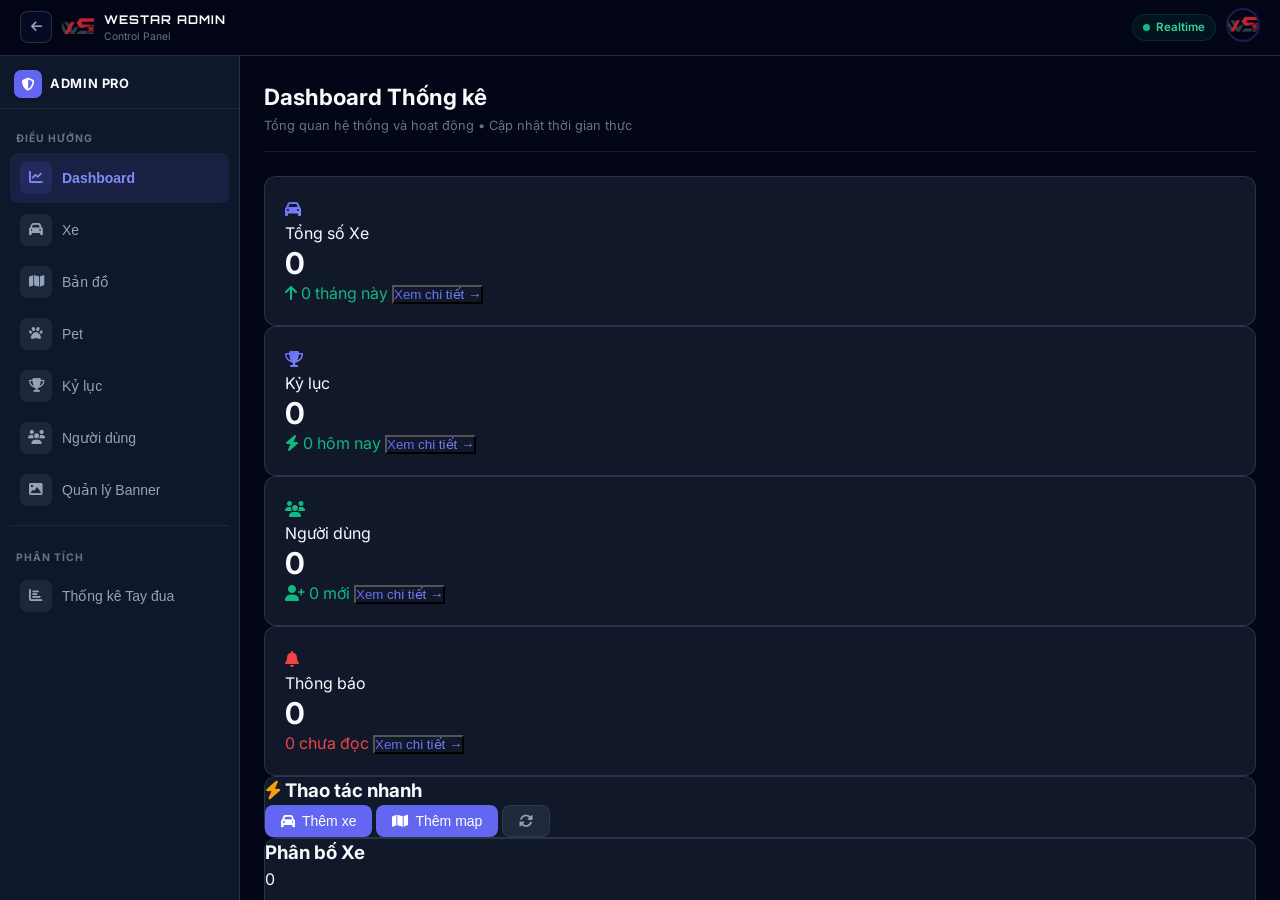
==== public/configdata.html @ f253e53d "Cập nhật tối ưu giao diện Video Modal mobile và cấu hình dự án" ====
<!DOCTYPE html>
<html lang="vi">

<head>
    <meta charset="UTF-8">
    <meta name="viewport" content="width=device-width, initial-scale=1.0">
    <title>Quản lý Dữ liệu | WeStar Dashboard Pro</title>
    <meta name="description" content="Quản lý dữ liệu tay đua và bản đồ - WeStar Team Admin">
    <link rel="icon" href="assets/images/logows.png" sizes="any">
    <link rel="icon" href="assets/images/logows.png" type="image/svg+xml">

    <!-- CSS Libraries -->
    <script src="https://cdn.tailwindcss.com"></script>
    <link rel="stylesheet" href="https://cdnjs.cloudflare.com/ajax/libs/font-awesome/6.4.0/css/all.min.css">
    <link
        href="https://fonts.googleapis.com/css2?family=Inter:wght@300;400;500;600;700&family=Space+Grotesk:wght@300;400;500;600;700&family=Orbitron:wght@400;700;800;900&family=Rajdhani:wght@400;500;600;700&display=swap"
        rel="stylesheet">
    <link rel="stylesheet" href="https://cdn.jsdelivr.net/npm/sweetalert2@11/dist/sweetalert2.min.css">
    <!-- Cropper.js -->
    <link rel="stylesheet" href="https://cdnjs.cloudflare.com/ajax/libs/cropperjs/1.5.13/cropper.min.css">
    <script src="https://cdnjs.cloudflare.com/ajax/libs/cropperjs/1.5.13/cropper.min.js"></script>
    <script src="https://cdn.jsdelivr.net/npm/chart.js"></script>
    <!-- Aurora Racing Shared CSS -->
    <link rel="stylesheet" href="assets/css/style.css">

    <style>
        /* ==================== WESTAR ADMIN — configdata.html ==================== */
        /* Soft, clean design matching index.html style */

        :root {
            --bg-base: #020617;
            --bg-surface: #0f172a;
            --bg-card: #1e293b;
            --bg-card-hover: #263348;
            --border-color: rgba(51, 65, 85, 0.7);
            --border-light: rgba(51, 65, 85, 0.4);
            --accent: #6366f1;
            --accent-hover: #818cf8;
            --accent-rgb: 99, 102, 241;
            --success: #10b981;
            --danger: #ef4444;
            --warning: #f59e0b;
            --info: #3b82f6;
            --text-primary: #f8fafc;
            --text-secondary: #94a3b8;
            --text-muted: #64748b;
            /* Legacy compat */
            --neon-cyan: #6366f1;
            --neon-blue: #6366f1;
            --neon-purple: #818cf8;
            --neon-red: #ef4444;
            --accent-cyan: #6366f1;
            --accent-blue: #6366f1;
            --accent-green: #10b981;
            --accent-gold: #f59e0b;
            --accent-purple: #6366f1;
            --dark-bg: #020617;
            --card-bg: rgba(30,41,59,0.6);
            --card-bg-hover: rgba(38,51,72,0.9);
            --glass-bg: rgba(255,255,255,0.03);
            --border-color-old: rgba(51,65,85,0.6);
            --speed-gradient: linear-gradient(135deg, #6366f1, #818cf8);
        }

        *, *::before, *::after { box-sizing: border-box; margin: 0; padding: 0; }

        html, body {
            height: 100%;
            overflow: hidden;
        }

        body {
            font-family: 'Inter', 'Space Grotesk', sans-serif;
            background-color: var(--bg-base);
            color: var(--text-primary);
            overflow-x: hidden;
            line-height: 1.5;
        }

        /* ── Scrollbar ── */
        ::-webkit-scrollbar { width: 5px; height: 5px; }
        ::-webkit-scrollbar-track { background: var(--bg-base); }
        ::-webkit-scrollbar-thumb { background: #334155; border-radius: 4px; }
        ::-webkit-scrollbar-thumb:hover { background: #475569; }

        /* ── App Shell Layout ── */
        #app {
            display: flex;
            flex-direction: column;
            height: 100vh;
            overflow: hidden;
        }

        .app-body {
            display: flex;
            flex: 1;
            overflow: hidden;
            height: calc(100vh - 56px);
            margin-top: 56px;
        }

        .app-main {
            flex: 1;
            overflow-y: auto;
            padding: 24px;
            min-width: 0;
        }

        @media (max-width: 1024px) {
            .app-main { padding: 16px; }
        }
        @media (max-width: 640px) {
            .app-main { padding: 12px; }
        }

        /* ── Header ── */
        .cd-header {
            position: fixed;
            top: 0; left: 0; right: 0;
            height: 56px;
            z-index: 200;
            background: rgba(2,6,23,0.92);
            border-bottom: 1px solid var(--border-color);
            backdrop-filter: blur(16px);
            -webkit-backdrop-filter: blur(16px);
            display: flex;
            align-items: center;
            justify-content: space-between;
            padding: 0 20px;
            gap: 12px;
        }

        .cd-header-left { display: flex; align-items: center; gap: 10px; min-width: 0; }
        .cd-header-right { display: flex; align-items: center; gap: 10px; flex-shrink: 0; }

        .cd-menu-btn {
            display: none;
            width: 34px; height: 34px;
            align-items: center; justify-content: center;
            border: none; background: transparent;
            color: var(--text-secondary);
            cursor: pointer;
            border-radius: 6px;
            transition: background 0.2s, color 0.2s;
        }
        .cd-menu-btn:hover { background: rgba(99,102,241,0.1); color: var(--text-primary); }
        @media (max-width: 1024px) { .cd-menu-btn { display: flex; } }

        .cd-back-btn {
            width: 32px; height: 32px;
            display: flex; align-items: center; justify-content: center;
            border: 1px solid var(--border-color);
            background: rgba(99,102,241,0.06);
            color: var(--text-secondary);
            border-radius: 8px;
            cursor: pointer;
            transition: all 0.2s;
            flex-shrink: 0;
        }
        .cd-back-btn:hover { background: rgba(99,102,241,0.15); color: var(--accent-hover); border-color: rgba(99,102,241,0.3); }

        .cd-logo { display: flex; align-items: center; gap: 10px; overflow: hidden; }
        .cd-logo-img {
            width: 32px; height: 32px;
            border-radius: 8px;
            object-fit: cover;
            flex-shrink: 0;
        }
        .cd-logo-text { min-width: 0; overflow: hidden; }
        .cd-logo-title {
            font-family: 'Orbitron', sans-serif;
            font-size: 0.75rem;
            font-weight: 700;
            color: var(--text-primary);
            letter-spacing: 0.08em;
            white-space: nowrap;
            overflow: hidden;
            text-overflow: ellipsis;
        }
        .cd-logo-sub {
            font-size: 0.65rem;
            color: var(--text-muted);
            white-space: nowrap;
        }

        .cd-realtime {
            display: flex; align-items: center; gap: 6px;
            padding: 4px 10px;
            background: rgba(16,185,129,0.08);
            border: 1px solid rgba(16,185,129,0.15);
            border-radius: 20px;
            font-size: 0.72rem;
            font-weight: 600;
            color: #34d399;
        }
        .cd-realtime-dot {
            width: 7px; height: 7px;
            background: #10b981;
            border-radius: 50%;
            animation: rtPulse 2s ease-in-out infinite;
        }
        @keyframes rtPulse {
            0%, 100% { opacity: 1; transform: scale(1); }
            50% { opacity: 0.6; transform: scale(0.85); }
        }
        @media (max-width: 640px) { .cd-realtime { display: none; } }

        /* Avatar dropdown */
        .cd-avatar {
            width: 34px; height: 34px;
            border-radius: 50%;
            object-fit: cover;
            cursor: pointer;
            border: 2px solid rgba(99,102,241,0.25);
            transition: border-color 0.2s;
        }
        .cd-avatar:hover { border-color: var(--accent); }
        .cd-user-menu {
            position: absolute;
            right: 0; top: calc(100% + 8px);
            width: 220px;
            background: #0f172a;
            border: 1px solid var(--border-color);
            border-radius: 10px;
            box-shadow: 0 12px 32px rgba(0,0,0,0.6);
            overflow: hidden;
            z-index: 300;
        }
        .cd-user-menu-header {
            padding: 14px 16px;
            border-bottom: 1px solid var(--border-color);
        }
        .cd-user-menu-name { font-weight: 600; font-size: 0.875rem; color: var(--text-primary); }
        .cd-user-menu-email { font-size: 0.75rem; color: var(--text-secondary); margin-top: 2px; white-space: nowrap; overflow: hidden; text-overflow: ellipsis; }
        .cd-user-menu-btn {
            width: 100%;
            display: flex; align-items: center; gap: 8px;
            padding: 10px 16px;
            background: none; border: none;
            color: #f87171; font-size: 0.875rem;
            cursor: pointer;
            transition: background 0.15s;
            text-align: left;
        }
        .cd-user-menu-btn:hover { background: rgba(239,68,68,0.08); }

        /* ── Sidebar ── */
        .cd-sidebar {
            width: 240px;
            min-width: 240px;
            background: var(--bg-surface);
            border-right: 1px solid var(--border-color);
            height: 100%;
            display: flex;
            flex-direction: column;
            overflow: hidden;
            flex-shrink: 0;
            transition: transform 0.3s cubic-bezier(0.4,0,0.2,1);
        }

        .cd-sidebar-scroll {
            flex: 1;
            overflow-y: auto;
            padding: 8px 10px 16px;
        }
        .cd-sidebar-scroll::-webkit-scrollbar { width: 3px; }
        .cd-sidebar-scroll::-webkit-scrollbar-track { background: transparent; }
        .cd-sidebar-scroll::-webkit-scrollbar-thumb { background: rgba(99,102,241,0.2); border-radius: 2px; }

        /* Sidebar header */
        .cd-sidebar-head {
            display: flex; align-items: center; justify-content: space-between;
            padding: 14px 14px 10px;
            border-bottom: 1px solid var(--border-light);
            flex-shrink: 0;
        }
        .cd-sidebar-brand {
            display: flex; align-items: center; gap: 8px;
        }
        .cd-sidebar-icon {
            width: 28px; height: 28px;
            background: var(--accent);
            border-radius: 7px;
            display: flex; align-items: center; justify-content: center;
            font-size: 13px; color: white;
            flex-shrink: 0;
        }
        .cd-sidebar-brandname {
            font-size: 0.8rem;
            font-weight: 700;
            color: var(--text-primary);
            letter-spacing: 0.05em;
        }
        .cd-sidebar-close {
            width: 28px; height: 28px;
            display: none; align-items: center; justify-content: center;
            border: 1px solid var(--border-color);
            background: transparent;
            color: var(--text-secondary);
            border-radius: 6px;
            cursor: pointer;
            font-size: 12px;
            transition: all 0.2s;
        }
        .cd-sidebar-close:hover { background: rgba(239,68,68,0.1); color: #f87171; border-color: rgba(239,68,68,0.3); }
        @media (max-width: 1024px) { .cd-sidebar-close { display: flex; } }

        /* Section label */
        .cd-sidebar-label {
            font-size: 0.65rem;
            font-weight: 700;
            letter-spacing: 0.1em;
            text-transform: uppercase;
            color: var(--text-muted);
            padding: 14px 6px 6px;
        }

        /* Nav link */
        .cd-nav-link {
            display: flex;
            align-items: center;
            gap: 10px;
            padding: 9px 10px;
            margin-bottom: 2px;
            border-radius: 8px;
            border: none;
            background: transparent;
            color: var(--text-secondary);
            font-size: 0.875rem;
            font-weight: 500;
            cursor: pointer;
            transition: all 0.15s;
            width: 100%;
            text-align: left;
        }
        .cd-nav-link:hover {
            background: rgba(99,102,241,0.08);
            color: var(--text-primary);
        }
        .cd-nav-link.active {
            background: rgba(99,102,241,0.12);
            color: var(--accent-hover);
            font-weight: 600;
        }
        .cd-nav-icon {
            width: 32px; height: 32px; min-width: 32px;
            display: flex; align-items: center; justify-content: center;
            border-radius: 7px;
            background: rgba(51,65,85,0.4);
            font-size: 0.85rem;
            transition: all 0.15s;
        }
        .cd-nav-link:hover .cd-nav-icon,
        .cd-nav-link.active .cd-nav-icon {
            background: rgba(99,102,241,0.15);
            color: var(--accent-hover);
        }

        .cd-sidebar-divider {
            height: 1px;
            background: var(--border-light);
            margin: 10px 0;
        }

        /* Mobile overlay */
        .cd-overlay {
            position: fixed;
            inset: 56px 0 0 0;
            background: rgba(2,6,23,0.7);
            backdrop-filter: blur(4px);
            z-index: 190;
            opacity: 0;
            pointer-events: none;
            transition: opacity 0.3s;
        }
        .cd-overlay.active { opacity: 1; pointer-events: auto; }

        /* Mobile sidebar */
        @media (max-width: 1024px) {
            .cd-sidebar {
                position: fixed;
                top: 56px; left: 0; bottom: 0;
                z-index: 195;
                transform: translateX(-100%);
                box-shadow: 4px 0 20px rgba(0,0,0,0.5);
            }
            .cd-sidebar.open {
                transform: translateX(0);
            }
        }

        /* ── Page Header ── */
        .page-header {
            display: flex;
            align-items: center;
            justify-content: space-between;
            flex-wrap: wrap;
            gap: 12px;
            margin-bottom: 24px;
            padding-bottom: 16px;
            border-bottom: 1px solid var(--border-light);
        }
        .page-header-left h2 {
            font-size: 1.4rem;
            font-weight: 700;
            color: var(--text-primary);
            margin-bottom: 2px;
        }
        .page-header-left p {
            font-size: 0.8rem;
            color: var(--text-muted);
        }
        .page-header-actions {
            display: flex; gap: 8px; align-items: center; flex-wrap: wrap;
        }
        @media (max-width: 640px) {
            .page-header { flex-direction: column; align-items: flex-start; }
            .page-header-actions { width: 100%; }
            .page-header-actions button { flex: 1; justify-content: center; min-width: max-content; }
        }

        /* ── Content area ── */
        .content-area { width: 100%; max-width: 100%; }

        .tab-pane {
            display: block;
            animation: tabFade 0.25s ease-out;
        }
        @keyframes tabFade {
            from { opacity: 0; transform: translateY(6px); }
            to { opacity: 1; transform: translateY(0); }
        }

        .hidden { display: none !important; }

        /* ── Cards ── */
        .data-card {
            background: rgba(30,41,59,0.55);
            border: 1px solid var(--border-color);
            border-radius: 12px;
            transition: border-color 0.2s, box-shadow 0.2s;
            backdrop-filter: blur(12px);
            -webkit-backdrop-filter: blur(12px);
        }
        .data-card:hover {
            border-color: rgba(99,102,241,0.3);
            box-shadow: 0 4px 16px rgba(0,0,0,0.25);
        }

        .stat-card {
            background: rgba(30,41,59,0.55);
            border: 1px solid var(--border-color);
            border-radius: 12px;
            padding: 20px;
            backdrop-filter: blur(12px);
            transition: all 0.2s;
        }
        .stat-card:hover {
            transform: translateY(-2px);
            border-color: rgba(99,102,241,0.3);
            box-shadow: 0 8px 24px rgba(0,0,0,0.2);
        }
        .stat-value {
            font-size: 1.875rem;
            font-weight: 700;
            color: var(--text-primary);
            line-height: 1.2;
        }

        /* ── Buttons ── */
        .btn-primary {
            display: inline-flex; align-items: center; gap: 7px;
            padding: 8px 16px;
            background: var(--accent);
            color: white;
            border: none;
            border-radius: 8px;
            font-size: 0.875rem;
            font-weight: 500;
            cursor: pointer;
            transition: all 0.2s;
            white-space: nowrap;
        }
        .btn-primary:hover { background: var(--accent-hover); box-shadow: 0 4px 12px rgba(99,102,241,0.35); }

        .btn-secondary {
            display: inline-flex; align-items: center; gap: 7px;
            padding: 8px 16px;
            background: var(--bg-card);
            color: var(--text-secondary);
            border: 1px solid var(--border-color);
            border-radius: 8px;
            font-size: 0.875rem;
            font-weight: 500;
            cursor: pointer;
            transition: all 0.2s;
            white-space: nowrap;
        }
        .btn-secondary:hover { background: var(--bg-card-hover); color: var(--text-primary); border-color: #475569; }

        .btn-danger {
            display: inline-flex; align-items: center; gap: 7px;
            padding: 8px 16px;
            background: rgba(239,68,68,0.1);
            color: #f87171;
            border: 1px solid rgba(239,68,68,0.25);
            border-radius: 8px;
            font-size: 0.875rem;
            font-weight: 500;
            cursor: pointer;
            transition: all 0.2s;
            white-space: nowrap;
        }
        .btn-danger:hover { background: rgba(239,68,68,0.2); border-color: rgba(239,68,68,0.5); color: #fca5a5; }

        .btn-warning {
            display: inline-flex; align-items: center; gap: 7px;
            padding: 8px 16px;
            background: rgba(245,158,11,0.1);
            color: #fbbf24;
            border: 1px solid rgba(245,158,11,0.25);
            border-radius: 8px;
            font-size: 0.875rem;
            font-weight: 500;
            cursor: pointer;
            transition: all 0.2s;
            white-space: nowrap;
        }
        .btn-warning:hover { background: rgba(245,158,11,0.2); border-color: rgba(245,158,11,0.5); color: #fcd34d; }

        .btn-edit {
            display: inline-flex; align-items: center; gap: 6px;
            padding: 6px 12px;
            background: rgba(99,102,241,0.1);
            color: #a5b4fc;
            border: 1px solid rgba(99,102,241,0.25);
            border-radius: 7px;
            font-size: 0.8rem;
            cursor: pointer;
            transition: all 0.2s;
        }
        .btn-edit:hover { background: rgba(99,102,241,0.2); border-color: rgba(99,102,241,0.4); }

        .btn-delete {
            display: inline-flex; align-items: center; gap: 6px;
            padding: 6px 12px;
            background: rgba(239,68,68,0.1);
            color: #f87171;
            border: 1px solid rgba(239,68,68,0.25);
            border-radius: 7px;
            font-size: 0.8rem;
            cursor: pointer;
            transition: all 0.2s;
        }
        .btn-delete:hover { background: rgba(239,68,68,0.2); border-color: rgba(239,68,68,0.45); }

        /* ── Inputs ── */
        .field-input {
            width: 100%;
            padding: 9px 12px;
            background: rgba(15,23,42,0.8);
            border: 1px solid var(--border-color);
            border-radius: 8px;
            color: var(--text-primary);
            font-size: 0.875rem;
            font-family: inherit;
            transition: border-color 0.2s, box-shadow 0.2s;
        }
        .field-input:focus {
            outline: none;
            border-color: var(--accent);
            box-shadow: 0 0 0 2px rgba(99,102,241,0.18);
        }
        .field-input::placeholder { color: var(--text-muted); }
        .field-input.small { padding: 6px 10px; font-size: 0.8rem; }

        .field-label {
            display: block;
            font-size: 0.8rem;
            font-weight: 500;
            color: var(--text-secondary);
            margin-bottom: 5px;
        }
        .field-group { margin-bottom: 14px; }

        /* ── Tables ── */
        .data-table {
            background: rgba(15,23,42,0.5);
            border: 1px solid var(--border-color);
            border-radius: 10px;
            overflow: hidden;
        }
        .data-table table { width: 100%; border-collapse: collapse; }
        .data-table thead {
            background: rgba(30,41,59,0.8);
            border-bottom: 1px solid var(--border-color);
        }
        .data-table th {
            padding: 12px 16px;
            text-align: left;
            font-size: 0.75rem;
            font-weight: 600;
            text-transform: uppercase;
            letter-spacing: 0.06em;
            color: var(--text-muted);
            white-space: nowrap;
        }
        .data-table td {
            padding: 12px 16px;
            color: var(--text-primary);
            font-size: 0.875rem;
            border-top: 1px solid var(--border-light);
            vertical-align: middle;
        }
        .data-table tbody tr:hover { background: rgba(99,102,241,0.05); }

        .table-responsive-wrapper {
            overflow-x: auto;
            -webkit-overflow-scrolling: touch;
        }
        .table-responsive-wrapper::-webkit-scrollbar { height: 6px; }
        .table-responsive-wrapper::-webkit-scrollbar-track { background: rgba(15,23,42,0.4); border-radius: 3px; }
        .table-responsive-wrapper::-webkit-scrollbar-thumb { background: #334155; border-radius: 3px; }

        /* ── Avatar ── */
        .user-avatar-img {
            width: 36px; height: 36px;
            border-radius: 50%;
            object-fit: cover;
            border: 2px solid rgba(99,102,241,0.2);
            cursor: pointer;
            transition: all 0.3s;
        }
        .user-avatar-img:hover {
            transform: scale(1.7) rotate(3deg);
            z-index: 100;
            position: relative;
            border-color: var(--accent);
        }
        .user-avatar-placeholder {
            width: 36px; height: 36px;
            border-radius: 50%;
            background: linear-gradient(135deg, #6366f1, #818cf8);
            display: flex; align-items: center; justify-content: center;
            font-weight: 700; color: white; font-size: 14px;
            cursor: pointer;
        }
        .user-name-container, .user-nickname-container { min-width: 140px; }

        /* ── Thumbnails (Cars, Pets, Maps) ── */
        .map-image-cell {
            display: flex;
            align-items: center;
            gap: 12px;
        }
        .map-thumbnail {
            width: 80px; /* Reduced from original size */
            height: 48px;
            object-fit: contain;
            border-radius: 6px;
            background: rgba(15,23,42,0.4);
            border: 1px solid var(--border-light);
            cursor: pointer;
            transition: transform 0.2s, box-shadow 0.2s;
            flex-shrink: 0;
        }
        .map-thumbnail:hover {
            transform: scale(1.15) rotate(-2deg);
            box-shadow: 0 4px 12px rgba(0,0,0,0.5);
            border-color: var(--accent);
            z-index: 10;
            position: relative;
        }
        .map-name-with-image {
            font-weight: 600;
            color: var(--text-primary);
            font-size: 0.9rem;
        }

        /* ── Skeleton ── */
        .skeleton {
            background: linear-gradient(90deg, rgba(30,41,59,0.8) 25%, rgba(51,65,85,0.6) 50%, rgba(30,41,59,0.8) 75%);
            background-size: 200% 100%;
            animation: skeletonAnim 1.5s infinite;
            border-radius: 6px;
        }
        @keyframes skeletonAnim {
            0% { background-position: 200% 0; }
            100% { background-position: -200% 0; }
        }
        .skeleton-loading { background: linear-gradient(90deg, rgba(30,41,59,0.8) 25%, rgba(51,65,85,0.6) 50%, rgba(30,41,59,0.8) 75%); background-size: 200% 100%; animation: skeletonAnim 1.5s infinite; }
        .skeleton-card { height: 100px; border-radius: 10px; margin-bottom: 12px; }
        .skeleton-row { height: 52px; margin-bottom: 6px; border-radius: 6px; }
        .skeleton-text { height: 16px; margin-bottom: 6px; }
        .skeleton-text-sm { height: 12px; width: 60%; }
        .skeleton-avatar { width: 36px; height: 36px; border-radius: 50%; }
        .skeleton-table { display: flex; flex-direction: column; gap: 6px; padding: 12px; }

        /* ── Bulk actions ── */
        .bulk-actions {
            display: none; align-items: center; gap: 10px;
            padding: 10px 16px;
            background: rgba(239,68,68,0.07);
            border: 1px solid rgba(239,68,68,0.2);
            border-radius: 8px;
            margin-bottom: 14px;
        }
        .bulk-actions.show { display: flex; }
        .bulk-checkbox { width: 18px; height: 18px; accent-color: var(--accent); cursor: pointer; }
        .bulk-count { color: var(--accent-hover); font-weight: 700; }
        .bulk-delete-btn {
            display: flex; align-items: center; gap: 6px;
            padding: 6px 14px;
            background: #ef4444; color: white;
            border: none; border-radius: 6px;
            font-weight: 600; font-size: 0.85rem; cursor: pointer;
            transition: all 0.2s;
        }
        .bulk-delete-btn:hover { background: #dc2626; }
        .bulk-cancel-btn {
            padding: 6px 14px;
            background: transparent; color: var(--text-secondary);
            border: 1px solid var(--border-color);
            border-radius: 6px; cursor: pointer; font-size: 0.85rem;
            transition: all 0.2s;
        }
        .bulk-cancel-btn:hover { background: rgba(255,255,255,0.05); color: var(--text-primary); }

        /* ── Undo Toast ── */
        .undo-toast {
            position: fixed;
            bottom: 28px; left: 50%;
            transform: translateX(-50%) translateY(80px);
            background: #1e293b;
            border: 1px solid var(--border-color);
            border-radius: 10px;
            padding: 12px 20px;
            display: flex; align-items: center; gap: 14px;
            z-index: 9999;
            box-shadow: 0 8px 32px rgba(0,0,0,0.5);
            opacity: 0;
            transition: all 0.3s ease;
            min-width: 280px;
        }
        .undo-toast.show { transform: translateX(-50%) translateY(0); opacity: 1; }
        .undo-toast-text { color: var(--text-primary); font-size: 0.875rem; font-weight: 500; flex: 1; }
        .undo-toast-btn {
            padding: 6px 14px;
            background: var(--accent); color: white;
            font-weight: 600; border-radius: 6px; border: none;
            cursor: pointer; font-size: 0.8rem; transition: all 0.2s; white-space: nowrap;
        }
        .undo-toast-btn:hover { background: var(--accent-hover); }
        .undo-toast-timer { position: absolute; bottom: 0; left: 0; width: 100%; height: 2px; background: rgba(255,255,255,0.08); border-radius: 0 0 10px 10px; overflow: hidden; }
        .undo-toast-timer-bar { height: 100%; background: var(--accent); animation: timerDown 5s linear forwards; }
        @keyframes timerDown { from { width: 100%; } to { width: 0%; } }

        /* ── Pagination ── */
        .pagination {
            display: flex; align-items: center; justify-content: center;
            gap: 6px; padding: 16px 0 8px;
            flex-wrap: wrap;
        }
        .page-button {
            min-width: 32px; height: 32px;
            display: flex; align-items: center; justify-content: center;
            border: 1px solid var(--border-color);
            background: transparent;
            color: var(--text-secondary);
            border-radius: 6px; cursor: pointer;
            font-size: 0.875rem; font-weight: 500;
            transition: all 0.2s;
        }
        .page-button:hover { background: rgba(99,102,241,0.1); color: var(--accent-hover); border-color: rgba(99,102,241,0.3); }
        .page-button.active { background: var(--accent); color: white; border-color: var(--accent); font-weight: 700; box-shadow: 0 0 10px rgba(99,102,241,0.4); }
        .page-button:disabled, .page-button.disabled { opacity: 0.4; cursor: not-allowed; }

        /* ── Status indicator ── */
        .status-message {
            position: fixed; top: 70px; right: 16px;
            padding: 10px 16px;
            border-radius: 8px;
            background: var(--bg-card);
            border: 1px solid var(--border-color);
            color: var(--text-primary);
            font-size: 0.875rem;
            z-index: 9000;
            box-shadow: 0 4px 16px rgba(0,0,0,0.3);
        }

        /* ── Top rank ── */
        .top-1 { background: linear-gradient(90deg, rgba(255,215,0,0.08), transparent); border-left: 3px solid #fbbf24; }
        .top-2 { background: linear-gradient(90deg, rgba(203,213,225,0.08), transparent); border-left: 3px solid #94a3b8; }
        .top-3 { background: linear-gradient(90deg, rgba(205,127,50,0.08), transparent); border-left: 3px solid #d97706; }
        .top-rank { font-weight: 700; font-size: 1.1em; }
        .top-rank-1 { color: #fbbf24; }
        .top-rank-2 { color: #94a3b8; }
        .top-rank-3 { color: #d97706; }

        /* ── Text accent ── */
        .text-accent {
            background: linear-gradient(135deg, #6366f1, #818cf8);
            -webkit-background-clip: text;
            -webkit-text-fill-color: transparent;
            background-clip: text;
        }
        .text-success { color: var(--success); }
        .text-danger { color: var(--danger); }
        .text-warning { color: var(--warning); }

        /* ── Racer styles ── */
        .racer-card {
            transition: all 0.2s ease;
            cursor: pointer;
            border: 1px solid transparent;
        }
        .racer-card:hover {
            background: rgba(99,102,241,0.08) !important;
            border-color: rgba(99,102,241,0.2);
        }
        .racer-card.active {
            background: rgba(99,102,241,0.12) !important;
            border-color: rgba(99,102,241,0.35);
        }
        .racer-rank-badge {
            position: absolute; top: -4px; right: -4px;
            width: 20px; height: 20px; border-radius: 50%;
            display: flex; align-items: center; justify-content: center;
            font-size: 9px; font-weight: 700; color: white;
        }
        .racer-rank-1 { background: linear-gradient(135deg, #fbbf24, #d97706); }
        .racer-rank-2 { background: linear-gradient(135deg, #94a3b8, #64748b); }
        .racer-rank-3 { background: linear-gradient(135deg, #d97706, #92400e); }
        .racer-header-gradient {
            background: linear-gradient(135deg, rgba(99,102,241,0.15), rgba(129,140,248,0.08));
        }
        .custom-scrollbar::-webkit-scrollbar { width: 5px; }
        .custom-scrollbar::-webkit-scrollbar-track { background: rgba(30,41,59,0.3); border-radius: 3px; }
        .custom-scrollbar::-webkit-scrollbar-thumb { background: rgba(99,102,241,0.25); border-radius: 3px; }

        /* ── Empty state ── */
        .empty-state {
            display: flex; flex-direction: column;
            align-items: center; justify-content: center;
            padding: 60px 20px; text-align: center;
            background: rgba(15,23,42,0.4);
            border-radius: 12px;
            border: 1px dashed var(--border-color);
        }
        .empty-state-icon { font-size: 2.5rem; color: var(--text-muted); margin-bottom: 16px; opacity: 0.6; }
        .empty-state-title { font-size: 1.1rem; font-weight: 700; color: var(--text-primary); margin-bottom: 6px; }
        .empty-state-description { font-size: 0.85rem; color: var(--text-secondary); max-width: 340px; margin-bottom: 20px; line-height: 1.6; }
        .empty-state-btn {
            display: flex; align-items: center; gap: 7px;
            padding: 9px 20px;
            background: var(--accent); color: white;
            font-weight: 600; border-radius: 8px; border: none;
            cursor: pointer; transition: all 0.2s;
        }
        .empty-state-btn:hover { background: var(--accent-hover); }

        /* ── Mobile toggle btn (legacy) ── */
        .mobile-toggle-btn { display: none; }
        @media (max-width: 1024px) {
            .mobile-toggle-btn {
                display: flex; width: 32px; height: 32px;
                align-items: center; justify-content: center;
                border: none; background: transparent;
                color: var(--text-secondary); cursor: pointer;
                border-radius: 6px;
            }
        }

        /* ── Sidebar legacy compat (for JS that uses tab-container) ── */
        .tab-container { /* mapped to cd-sidebar */ }
        .tab-button.active { /* legacy */ }

        /* ── Notification badge (header) ── */
        .notification-badge {
            position: absolute; top: -4px; right: -4px;
            background: #ef4444; color: white;
            font-size: 10px; min-width: 17px; height: 17px;
            border-radius: 9px; display: flex;
            align-items: center; justify-content: center;
            padding: 0 4px; font-weight: 700;
        }

        /* ── Loading ── */
        .loading-spinner {
            width: 36px; height: 36px;
            border: 3px solid rgba(99,102,241,0.2);
            border-top-color: var(--accent);
            border-radius: 50%;
            animation: spin 0.8s linear infinite;
        }
        @keyframes spin { to { transform: rotate(360deg); } }
        .loading-progress {
            height: 100%;
            background: linear-gradient(90deg, var(--accent), var(--accent-hover));
            background-size: 200% 100%;
            animation: progressAnim 1.5s ease infinite;
            border-radius: 2px;
        }
        @keyframes progressAnim {
            0% { background-position: 200% 0; }
            100% { background-position: -200% 0; }
        }
        .loading-pulse { animation: pulse 1.5s infinite; }
        @keyframes pulse { 0%, 100% { opacity: 0.6; } 50% { opacity: 1; } }

        /* ── Shimmer ── */
        @keyframes shimmer {
            0% { transform: translateX(-50%); }
            100% { transform: translateX(50%); }
        }
        .racer-header-gradient::before {
            content: '';
            position: absolute; top: 0; left: -100%; width: 200%; height: 100%;
            background: linear-gradient(90deg, transparent, rgba(255,255,255,0.03), transparent);
            animation: shimmer 4s infinite;
        }

        /* ── Layout: Main ── */
        .main-layout { display: none; }
        .content-area {
            animation: tabFade 0.25s ease-out;
        }
        @keyframes slideInContent {
            from { opacity: 0; transform: translateX(8px); }
            to { opacity: 1; transform: translateX(0); }
        }

        /* ── Responsive table ── */
        @media (max-width: 768px) {
            .data-table th, .data-table td { padding: 10px 12px; font-size: 0.8rem; }
            .page-header-actions button, .page-header-actions .btn-primary,
            .page-header-actions .btn-secondary, .page-header-actions .btn-danger { flex: 1; min-width: max-content; }
            #modal-form .grid { grid-template-columns: 1fr !important; }
            .stat-value { font-size: 1.5rem; }
        }
        @media (max-width: 480px) {
            .stat-value { font-size: 1.25rem; }
            .btn-primary, .btn-secondary, .btn-danger, .btn-warning { padding: 7px 12px; font-size: 0.8rem; }
        }
    </style>
</head>
<body>
    <!-- Loading screen -->
    <div id="loading-screen" style="position:fixed;inset:0;background:#020617;display:flex;flex-direction:column;align-items:center;justify-content:center;z-index:9999;">
        <div class="loading-spinner"></div>
        <p style="margin-top:20px;font-size:0.95rem;color:#818cf8;font-weight:600;">Đang kiểm tra quyền truy cập...</p>
        <div style="margin-top:12px;width:200px;height:3px;background:rgba(99,102,241,0.15);border-radius:2px;overflow:hidden;">
            <div class="loading-progress"></div>
        </div>
    </div>

    <!-- Status message container -->
    <div id="status-message" class="status-message hidden"></div>

    <!-- Undo Toast -->
    <div id="undo-toast" class="undo-toast">
        <i class="fas fa-trash-alt text-danger"></i>
        <span class="undo-toast-text" id="undo-toast-text">Đã xóa 1 mục</span>
        <button class="undo-toast-btn" onclick="undoDelete()">
            <i class="fas fa-undo mr-1"></i>Hoàn tác
        </button>
        <div class="undo-toast-timer">
            <div class="undo-toast-timer-bar" id="undo-timer-bar"></div>
        </div>
    </div>

    <!-- Main app -->
    <div id="app" class="hidden">
        <!-- Header -->
        <header class="cd-header">
            <!-- Left side -->
            <div class="cd-header-left">
                <!-- Hamburger (mobile) -->
                <button class="cd-menu-btn" id="mobile-sidebar-toggle" onclick="toggleSidebar()" aria-label="Menu">
                    <i class="fas fa-bars"></i>
                </button>

                <!-- Back button -->
                <button class="cd-back-btn" onclick="window.location.href='./index.html'" title="Về trang chủ">
                    <i class="fas fa-arrow-left" style="font-size:0.8rem;"></i>
                </button>

                <!-- Logo + Title -->
                <div class="cd-logo">
                    <img src="assets/images/logows.png" alt="WeStar" class="cd-logo-img">
                    <div class="cd-logo-text">
                        <div class="cd-logo-title">WESTAR ADMIN</div>
                        <div class="cd-logo-sub">Control Panel</div>
                    </div>
                </div>
            </div>

            <!-- Right side -->
            <div class="cd-header-right">
                <!-- Realtime status -->
                <div class="cd-realtime">
                    <div class="cd-realtime-dot"></div>
                    <span id="realtime-status">Realtime</span>
                </div>

                <!-- Avatar + dropdown -->
                <div style="position:relative;">
                    <img id="user-avatar" src="assets/images/logows.png" alt="Avatar"
                        class="cd-avatar"
                        onclick="document.getElementById('user-menu').classList.toggle('hidden')">
                    <div id="user-menu" class="cd-user-menu hidden">
                        <div class="cd-user-menu-header">
                            <div class="cd-user-menu-name" id="user-name">Loading...</div>
                            <div class="cd-user-menu-email" id="user-email">Loading...</div>
                        </div>
                        <button onclick="logout()" class="cd-user-menu-btn">
                            <i class="fas fa-sign-out-alt"></i> Đăng xuất
                        </button>
                    </div>
                </div>
            </div>
        </header>

        <!-- App Body: sidebar + content -->
        <div class="app-body">
            <!-- Mobile overlay -->
            <div id="sidebar-overlay" class="cd-overlay" onclick="toggleSidebar()"></div>

            <!-- Sidebar nav -->
            <nav class="cd-sidebar" id="sidebar">
                <div class="cd-sidebar-head">
                    <div class="cd-sidebar-brand">
                        <div class="cd-sidebar-icon"><i class="fas fa-shield-alt"></i></div>
                        <span class="cd-sidebar-brandname">ADMIN PRO</span>
                    </div>
                    <button class="cd-sidebar-close" onclick="toggleSidebar()">&#10005;</button>
                </div>
                <div class="cd-sidebar-scroll">
                    <div class="cd-sidebar-label">ĐIỀU HƯỚNG</div>
                    <button onclick="switchTab('dashboard')" class="cd-nav-link active" id="nav-dashboard">
                        <div class="cd-nav-icon"><i class="fas fa-chart-line"></i></div>Dashboard
                    </button>
                    <button onclick="switchTab('cars')" class="cd-nav-link" id="nav-cars">
                        <div class="cd-nav-icon"><i class="fas fa-car"></i></div>Xe
                    </button>
                    <button onclick="switchTab('maps')" class="cd-nav-link" id="nav-maps">
                        <div class="cd-nav-icon"><i class="fas fa-map"></i></div>Bản đồ
                    </button>
                    <button onclick="switchTab('pets')" class="cd-nav-link" id="nav-pets">
                        <div class="cd-nav-icon"><i class="fas fa-paw"></i></div>Pet
                    </button>
                    <button onclick="switchTab('records')" class="cd-nav-link" id="nav-records">
                        <div class="cd-nav-icon"><i class="fas fa-trophy"></i></div>Kỷ lục
                    </button>
                    <button onclick="switchTab('users')" class="cd-nav-link" id="nav-users">
                        <div class="cd-nav-icon"><i class="fas fa-users"></i></div>Người dùng
                    </button>
                    <button onclick="switchTab('banners')" class="cd-nav-link" id="nav-banners">
                        <div class="cd-nav-icon"><i class="fas fa-image"></i></div>Quản lý Banner
                    </button>
                    <div class="cd-sidebar-divider"></div>
                    <div class="cd-sidebar-label">PHÂN TÍCH</div>
                    <button onclick="switchTab('racer-stats')" class="cd-nav-link" id="nav-racer-stats">
                        <div class="cd-nav-icon"><i class="fas fa-chart-bar"></i></div>Thống kê Tay đua
                    </button>
                </div>
            </nav>

            <!-- Main scrollable content -->
            <main class="app-main">
                <div class="content-area">
                    <!-- Dashboard Tab - Enhanced -->
                    <div id="dashboard-tab" class="tab-pane">
                        <div class="page-header">
                            <div class="page-header-left">
                                <h2>Dashboard Thống kê</h2>
                                <p>Tổng quan hệ thống và hoạt động • Cập nhật thời gian thực</p>
                            </div>
                        </div>

                        <!-- Stats Grid - Improved -->
                        <div class="grid grid-cols-1 md:grid-cols-2 lg:grid-cols-4 gap-6 mb-8">
                            <!-- Total Cars -->
                            <div class="stat-card">
                                <div class="flex items-center mb-4">
                                    <div
                                        class="w-12 h-12 rounded-lg bg-cyan-500/10 flex items-center justify-center mr-3">
                                        <i class="fas fa-car text-accent text-xl"></i>
                                    </div>
                                    <div class="flex-1">
                                        <p class="text-sm text-slate-400">Tổng số Xe</p>
                                        <div class="stat-value" id="total-cars">0</div>
                                    </div>
                                </div>
                                <div class="flex items-center justify-between text-xs">
                                    <span class="text-success">
                                        <i class="fas fa-arrow-up mr-1"></i>
                                        <span id="cars-trend">0</span> tháng này
                                    </span>
                                    <button onclick="switchTab('cars')" class="text-accent hover:text-cyan-300">
                                        Xem chi tiết →
                                    </button>
                                </div>
                            </div>

                            <!-- Total Records -->
                            <div class="stat-card">
                                <div class="flex items-center mb-4">
                                    <div
                                        class="w-12 h-12 rounded-lg bg-purple-500/10 flex items-center justify-center mr-3">
                                        <i class="fas fa-trophy text-accent text-xl"></i>
                                    </div>
                                    <div class="flex-1">
                                        <p class="text-sm text-slate-400">Kỷ lục</p>
                                        <div class="stat-value" id="total-records">0</div>
                                    </div>
                                </div>
                                <div class="flex items-center justify-between text-xs">
                                    <span class="text-success">
                                        <i class="fas fa-bolt mr-1"></i>
                                        <span id="records-today">0</span> hôm nay
                                    </span>
                                    <button onclick="switchTab('records')" class="text-accent hover:text-cyan-300">
                                        Xem chi tiết →
                                    </button>
                                </div>
                            </div>

                            <!-- Total Users -->
                            <div class="stat-card">
                                <div class="flex items-center mb-4">
                                    <div
                                        class="w-12 h-12 rounded-lg bg-green-500/10 flex items-center justify-center mr-3">
                                        <i class="fas fa-users text-success text-xl"></i>
                                    </div>
                                    <div class="flex-1">
                                        <p class="text-sm text-slate-400">Người dùng</p>
                                        <div class="stat-value" id="total-users">0</div>
                                    </div>
                                </div>
                                <div class="flex items-center justify-between text-xs">
                                    <span class="text-success">
                                        <i class="fas fa-user-plus mr-1"></i>
                                        <span id="new-users">0</span> mới
                                    </span>
                                    <button onclick="switchTab('users')" class="text-accent hover:text-cyan-300">
                                        Xem chi tiết →
                                    </button>
                                </div>
                            </div>

                            <!-- Total Notifications -->
                            <div class="stat-card">
                                <div class="flex items-center mb-4">
                                    <div
                                        class="w-12 h-12 rounded-lg bg-red-500/10 flex items-center justify-center mr-3">
                                        <i class="fas fa-bell text-danger text-xl"></i>
                                    </div>
                                    <div class="flex-1">
                                        <p class="text-sm text-slate-400">Thông báo</p>
                                        <div class="stat-value" id="total-notifications">0</div>
                                    </div>
                                </div>
                                <div class="flex items-center justify-between text-xs">
                                    <span class="text-danger" id="unread-notifications">0 chưa đọc</span>
                                    <button onclick="switchTab('notifications')"
                                        class="text-accent hover:text-cyan-300">
                                        Xem chi tiết →
                                    </button>
                                </div>
                            </div>
                        </div>

                        <!-- Combined Grid Layout -->
                        <div class="grid grid-cols-1 lg:grid-cols-4 gap-6 mb-8">

                            <!-- LEFT COLUMN (Main Content) - Span 3 -->
                            <div class="lg:col-span-3 space-y-6">

                                <!-- Quick Actions Toolbar -->
                                <div class="data-card p-4 flex flex-wrap items-center justify-between gap-4">
                                    <h3 class="text-sm font-bold text-white uppercase tracking-wider flex items-center">
                                        <i class="fas fa-bolt mr-2 text-warning"></i>
                                        Thao tác nhanh
                                    </h3>
                                    <div class="flex flex-wrap gap-2">
                                        <button onclick="openAddModal('car')" class="btn-primary text-xs py-2 px-3">
                                            <i class="fas fa-car mr-1"></i> Thêm xe
                                        </button>
                                        <button onclick="openAddModal('map')" class="btn-primary text-xs py-2 px-3">
                                            <i class="fas fa-map mr-1"></i> Thêm map
                                        </button>
                                        <button onclick="refreshDashboard()"
                                            class="btn-secondary text-xs py-2 px-3 ml-2">
                                            <i class="fas fa-sync-alt"></i>
                                        </button>
                                    </div>
                                </div>

                                <!-- Charts Row 1 -->
                                <div class="grid grid-cols-1 md:grid-cols-2 gap-6">
                                    <!-- Cars Rarity Chart -->
                                    <div class="data-card p-6">
                                        <div class="flex justify-between items-center mb-4">
                                            <h3
                                                class="text-xs font-bold text-slate-400 uppercase tracking-widest flex items-center">
                                                Phân bố Xe
                                            </h3>
                                            <span class="text-xs text-white font-mono bg-slate-800 px-2 py-1 rounded"
                                                id="cars-rarity-total">0</span>
                                        </div>
                                        <div class="chart-container h-48">
                                            <canvas id="cars-rarity-chart"></canvas>
                                        </div>
                                    </div>
                                    <!-- Records Month Chart -->
                                    <div class="data-card p-6">
                                        <div class="flex justify-between items-center mb-4">
                                            <h3
                                                class="text-xs font-bold text-slate-400 uppercase tracking-widest flex items-center">
                                                Kỷ lục tháng
                                            </h3>
                                            <span class="text-xs text-white font-mono bg-slate-800 px-2 py-1 rounded"
                                                id="records-month-total">0</span>
                                        </div>
                                        <div class="chart-container h-48">
                                            <canvas id="records-month-chart"></canvas>
                                        </div>
                                    </div>
                                </div>

                                <!-- Charts Row 2 -->
                                <div class="grid grid-cols-1 md:grid-cols-2 gap-6">
                                    <!-- Users Role -->
                                    <div class="data-card p-6">
                                        <div class="flex justify-between items-center mb-4">
                                            <h3
                                                class="text-xs font-bold text-slate-400 uppercase tracking-widest flex items-center">
                                                Vai trò
                                            </h3>
                                            <span class="text-xs text-white font-mono bg-slate-800 px-2 py-1 rounded"
                                                id="users-role-total">0</span>
                                        </div>
                                        <div class="chart-container h-40">
                                            <canvas id="users-role-chart"></canvas>
                                        </div>
                                    </div>
                                    <!-- Map Difficulty -->
                                    <div class="data-card p-6">
                                        <div class="flex justify-between items-center mb-4">
                                            <h3
                                                class="text-xs font-bold text-slate-400 uppercase tracking-widest flex items-center">
                                                Độ khó Map
                                            </h3>
                                            <span class="text-xs text-white font-mono bg-slate-800 px-2 py-1 rounded"
                                                id="maps-difficulty-total">0</span>
                                        </div>
                                        <div class="chart-container h-40">
                                            <canvas id="maps-difficulty-chart"></canvas>
                                        </div>
                                    </div>
                                </div>
                            </div>

                            <!-- RIGHT COLUMN (Sidebar) - Span 1 -->
                            <div class="lg:col-span-1 space-y-6">
                                <!-- System Overview List -->
                                <div class="data-card p-5">
                                    <h3
                                        class="text-sm font-bold text-white uppercase tracking-wider mb-4 pb-2 border-b border-slate-700">
                                        Tổng quan
                                    </h3>
                                    <div class="space-y-4">
                                        <!-- Map -->
                                        <div
                                            class="flex justify-between items-center group cursor-pointer hover:bg-white/5 p-2 rounded-lg transition-colors">
                                            <div class="flex items-center gap-3">
                                                <div
                                                    class="w-8 h-8 rounded bg-blue-500/10 flex items-center justify-center">
                                                    <i class="fas fa-map text-blue-400 text-xs"></i>
                                                </div>
                                                <span class="text-sm text-slate-300">Bản đồ</span>
                                            </div>
                                            <span class="text-white font-bold font-mono" id="total-maps">0</span>
                                        </div>
                                        <!-- Pet -->
                                        <div
                                            class="flex justify-between items-center group cursor-pointer hover:bg-white/5 p-2 rounded-lg transition-colors">
                                            <div class="flex items-center gap-3">
                                                <div
                                                    class="w-8 h-8 rounded bg-pink-500/10 flex items-center justify-center">
                                                    <i class="fas fa-paw text-pink-400 text-xs"></i>
                                                </div>
                                                <span class="text-sm text-slate-300">Pet</span>
                                            </div>
                                            <span class="text-white font-bold font-mono" id="total-pets">0</span>
                                        </div>
                                        <!-- Active -->
                                        <div
                                            class="flex justify-between items-center group cursor-pointer hover:bg-white/5 p-2 rounded-lg transition-colors">
                                            <div class="flex items-center gap-3">
                                                <div
                                                    class="w-8 h-8 rounded bg-green-500/10 flex items-center justify-center">
                                                    <i class="fas fa-user-check text-success text-xs"></i>
                                                </div>
                                                <span class="text-sm text-slate-300">Hoạt động</span>
                                            </div>
                                            <span class="text-white font-bold font-mono" id="active-users">0</span>
                                        </div>
                                        <!-- Admin -->
                                        <div
                                            class="flex justify-between items-center group cursor-pointer hover:bg-white/5 p-2 rounded-lg transition-colors">
                                            <div class="flex items-center gap-3">
                                                <div
                                                    class="w-8 h-8 rounded bg-orange-500/10 flex items-center justify-center">
                                                    <i class="fas fa-user-shield text-orange-400 text-xs"></i>
                                                </div>
                                                <span class="text-sm text-slate-300">Admin</span>
                                            </div>
                                            <span class="text-white font-bold font-mono" id="admin-users">0</span>
                                        </div>
                                        <!-- Records Today -->
                                        <div
                                            class="flex justify-between items-center group cursor-pointer hover:bg-white/5 p-2 rounded-lg transition-colors">
                                            <div class="flex items-center gap-3">
                                                <div
                                                    class="w-8 h-8 rounded bg-yellow-500/10 flex items-center justify-center">
                                                    <i class="fas fa-calendar-day text-warning text-xs"></i>
                                                </div>
                                                <span class="text-sm text-slate-300">KL Hôm nay</span>
                                            </div>
                                            <span class="text-white font-bold font-mono"
                                                id="records-today-count">0</span>
                                        </div>
                                    </div>
                                </div>

                                <!-- Recent Activity List -->
                                <div class="data-card p-5 mt-6">
                                    <div class="flex justify-between items-center mb-4 pb-2 border-b border-slate-700">
                                        <h3 class="text-sm font-bold text-white uppercase tracking-wider">
                                            Hoạt động gần đây
                                        </h3>
                                        <button onclick="loadRecentActivity()" class="text-slate-400 hover:text-accent">
                                            <i class="fas fa-sync-alt text-xs"></i>
                                        </button>
                                    </div>
                                    <div id="recent-activity"
                                        class="space-y-3 max-h-[400px] overflow-y-auto custom-scrollbar pr-2">
                                        <div class="text-center py-6 text-slate-500">
                                            <div class="loading-spinner w-5 h-5 mx-auto mb-2"></div>
                                            <p class="text-xs">Đang tải...</p>
                                        </div>
                                    </div>
                                </div>
                            </div>
                        </div>



                        <!-- Recent Activity -->
                        <!-- Recent Activity Moved to Sidebar -->
                    </div>

                    <!-- Cars Tab -->
                    <div id="cars-tab" class="tab-pane hidden">
                        <div class="page-header">
                            <div class="page-header-left">
                                <h2>Quản lý Xe</h2>
                                <p>Quản lý danh sách xe trong hệ thống</p>
                            </div>
                            <div class="page-header-actions">
                                <button onclick="openAddModal('car')" class="btn-primary">
                                    <i class="fas fa-plus"></i>
                                    Thêm Xe mới
                                </button>
                            </div>
                        </div>

                        <!-- Thêm sau phần header của Cars tab, trước bảng -->
                        <div class="data-card p-4 mb-6">
                            <div class="flex flex-wrap items-center gap-3">
                                <select id="cars-filter-rarity" class="field-input text-sm py-2 w-48"
                                    onchange="filterCars()">
                                    <option value="all">🎯 Tất cả độ hiếm</option>
                                    <option value="Thường">Thường</option>
                                    <option value="Hiếm">Hiếm</option>
                                    <option value="Huyền Thoại">Huyền Thoại</option>
                                    <option value="Thần Thoại">Thần Thoại</option>
                                </select>

                                <select id="cars-filter-type" class="field-input text-sm py-2 w-48"
                                    onchange="filterCars()">
                                    <option value="all">🚗 Tất cả loại xe</option>
                                </select>

                                <input type="text" id="cars-search" class="field-input text-sm py-2 flex-1"
                                    placeholder="🔍 Tìm kiếm xe..." onkeyup="filterCars()">

                                <button onclick="resetCarsFilter()" class="btn-secondary text-sm">
                                    <i class="fas fa-redo"></i> Reset
                                </button>
                            </div>
                        </div>

                        <!-- Cars Table -->
                        <div class="data-table">
                            <div class="table-responsive-wrapper">
                                <table>
                                    <thead>
                                        <tr>
                                            <th style="min-width: 220px;">Tên Xe</th>
                                            <th>Độ hiếm</th>
                                            <th>Tốc độ</th>
                                            <th>Acceleration</th>
                                            <th>Hành động</th>
                                        </tr>
                                    </thead>
                                    <tbody id="cars-table-body">
                                        <tr>
                                            <td colspan="6" class="text-center py-8">
                                                <div class="loading-spinner mx-auto"></div>
                                                <p class="mt-2 text-slate-500">Đang tải dữ liệu...</p>
                                            </td>
                                        </tr>
                                    </tbody>
                                </table>
                            </div>
                        </div>

                        <!-- Pagination -->
                        <div id="cars-pagination" class="pagination"></div>
                    </div>



                    <!-- Maps Tab -->
                    <div id="maps-tab" class="tab-pane hidden">
                        <div class="page-header">
                            <div class="page-header-left">
                                <h2>Quản lý Bản đồ</h2>
                                <p>Quản lý danh sách bản đồ đua</p>
                            </div>
                            <div class="page-header-actions">
                                <button onclick="handleResetAllRecords()" class="btn-secondary"
                                    title="Thiết lập lại record của tất cả map về 00'00'00">
                                    <i class="fas fa-redo-alt mr-2 text-warning"></i>
                                    Làm mới Record
                                </button>
                                <button onclick="openAddModal('map')" class="btn-primary">
                                    <i class="fas fa-plus"></i>
                                    Thêm Bản đồ mới
                                </button>
                            </div>
                        </div>

                        <!-- Thêm sau phần header của Maps tab, trước bảng -->
                        <div class="data-card p-4 mb-6">
                            <div class="flex flex-wrap items-center gap-3">
                                <select id="maps-filter-difficulty" class="field-input text-sm py-2 w-48"
                                    onchange="filterMaps()">
                                    <option value="all">⚡ Tất cả độ khó</option>
                                    <option value="3 sao">3 sao</option>
                                    <option value="4 sao">4 sao</option>
                                    <option value="5 sao">5 sao</option>
                                    <option value="6 sao">6 sao</option>
                                    <option value="7 sao">7 sao</option>
                                </select>

                                <input type="text" id="maps-search" class="field-input text-sm py-2 flex-1"
                                    placeholder="🔍 Tìm kiếm bản đồ..." onkeyup="filterMaps()">

                                <button onclick="resetMapsFilter()" class="btn-secondary text-sm">
                                    <i class="fas fa-redo"></i> Reset
                                </button>
                            </div>
                        </div>

                        <!-- Maps Table -->
                        <div class="data-table">
                            <div class="table-responsive-wrapper">
                                <table>
                                    <thead>
                                        <tr>
                                            <th style="min-width: 220px;">Bản đồ</th>
                                            <th>Độ khó</th>
                                            <th>Record Time</th>
                                            <th>Record Racer</th>
                                            <th>Record Car</th>
                                            <th>Record Pet</th>
                                            <th>Hành động</th>
                                        </tr>
                                    </thead>
                                    <tbody id="maps-table-body">
                                        <tr>
                                            <td colspan="7" class="text-center py-8">
                                                <div class="loading-spinner mx-auto"></div>
                                                <p class="mt-2 text-slate-500">Đang tải dữ liệu...</p>
                                            </td>
                                        </tr>
                                    </tbody>
                                </table>
                            </div>
                        </div>

                        <!-- Pagination -->
                        <div id="maps-pagination" class="pagination"></div>
                    </div>

                    <!-- Pets Tab -->
                    <div id="pets-tab" class="tab-pane hidden">
                        <div class="page-header">
                            <div class="page-header-left">
                                <h2>Quản lý Pet</h2>
                                <p>Quản lý danh sách pet trong game</p>
                            </div>
                            <div class="page-header-actions">
                                <button onclick="openAddModal('pet')" class="btn-primary">
                                    <i class="fas fa-plus"></i>
                                    Thêm Pet mới
                                </button>
                            </div>
                        </div>

                        <!-- Thêm sau phần header của Pets tab, trước bảng -->
                        <div class="data-card p-4 mb-6">
                            <div class="flex flex-wrap items-center gap-3">
                                <select id="pets-filter-rarity" class="field-input text-sm py-2 w-48"
                                    onchange="filterPets()">
                                    <option value="all">🎯 Tất cả độ hiếm</option>
                                    <option value="Thường">Thường</option>
                                    <option value="Hiếm">Hiếm</option>
                                    <option value="Huyền Thoại">Huyền Thoại</option>
                                    <option value="Thần Thoại">Thần Thoại</option>
                                </select>

                                <select id="pets-filter-type" class="field-input text-sm py-2 w-48"
                                    onchange="filterPets()">
                                    <option value="all">🐾 Tất cả loại pet</option>
                                </select>

                                <input type="text" id="pets-search" class="field-input text-sm py-2 flex-1"
                                    placeholder="🔍 Tìm kiếm pet..." onkeyup="filterPets()">

                                <button onclick="resetPetsFilter()" class="btn-secondary text-sm">
                                    <i class="fas fa-redo"></i> Reset
                                </button>
                            </div>
                        </div>

                        <!-- Pets Table -->
                        <div class="data-table">
                            <div class="table-responsive-wrapper">
                                <table>
                                    <thead>
                                        <tr>
                                            <th style="min-width: 220px;">Tên Pet</th>
                                            <th>Loại</th>
                                            <th>Độ hiếm</th>
                                            <th>Hành động</th>
                                        </tr>
                                    </thead>
                                    <tbody id="pets-table-body">
                                        <tr>
                                            <td colspan="5" class="text-center py-8">
                                                <div class="loading-spinner mx-auto"></div>
                                                <p class="mt-2 text-slate-500">Đang tải dữ liệu...</p>
                                            </td>
                                        </tr>
                                    </tbody>
                                </table>
                            </div>
                        </div>

                        <!-- Pagination -->
                        <div id="pets-pagination" class="pagination"></div>
                    </div>

                    <!-- Records Tab -->
                    <div id="records-tab" class="tab-pane hidden">
                        <div class="page-header">
                            <div class="page-header-left">
                                <h2>Quản lý Kỉ lục</h2>
                                <p>Quản lý kỉ lục đua của người chơi</p>
                            </div>
                            <div class="page-header-actions">
                                <button onclick="deleteAllRecords()" class="btn-danger">
                                    <i class="fas fa-trash-alt"></i>
                                    Xóa tất cả
                                </button>
                            </div>
                        </div>

                        <!-- BỘ FILTER MỚI -->
                        <div class="data-card p-4 mb-6">
                            <div class="grid grid-cols-1 md:grid-cols-3 lg:grid-cols-6 gap-3 items-end">
                                <!-- Filter theo Map -->
                                <div class="field-group relative mb-0">
                                    <label class="field-label text-xs mb-1">🗺️ Bản đồ</label>
                                    <input type="text" id="records-filter-map" list="records-map-list"
                                        class="field-input text-sm py-2 w-full pr-8" placeholder="Tên bản đồ..."
                                        oninput="filterRecordsNew()">
                                    <datalist id="records-map-list">
                                        <!-- Options will be added dynamically -->
                                    </datalist>
                                    <span id="map-invalid-icon" class="absolute right-3 bottom-2.5 text-rose-500 hidden"
                                        title="Không có bản đồ này trong dữ liệu">
                                        <i class="fas fa-exclamation-circle"></i>
                                    </span>
                                </div>

                                <!-- Filter theo Racer -->
                                <div class="field-group mb-0">
                                    <label class="field-label text-xs mb-1">🏃 Tay đua</label>
                                    <input type="text" id="records-filter-racer" class="field-input text-sm py-2 w-full"
                                        placeholder="Tên tay đua..." onkeyup="filterRecordsNew()">
                                </div>

                                <!-- Filter theo Xe -->
                                <div class="field-group mb-0">
                                    <label class="field-label text-xs mb-1">🚗 Xe sử dụng</label>
                                    <input type="text" id="records-filter-car" class="field-input text-sm py-2 w-full"
                                        placeholder="Tên xe..." onkeyup="filterRecordsNew()">
                                </div>

                                <!-- Filter theo thời gian -->
                                <div class="field-group mb-0">
                                    <label class="field-label text-xs mb-1">⏱️ Khoảng thời gian</label>
                                    <select id="records-filter-time" class="field-input text-sm py-2 w-full"
                                        onchange="filterRecordsNew()">
                                        <option value="all">Tất cả thời gian</option>
                                        <option value="under_60">Dưới 1 phút</option>
                                        <option value="60_to_90">1-1.5 phút</option>
                                        <option value="90_to_120">1.5-2 phút</option>
                                        <option value="over_120">Trên 2 phút</option>
                                    </select>
                                </div>

                                <!-- Lọc Kỷ lục Rác/Lỗi -->
                                <div class="field-group mb-0">
                                    <label class="field-label text-xs mb-1 text-rose-400 font-bold">🗑️ Lọc kỷ lục
                                        rác</label>
                                    <select id="records-filter-garbage"
                                        class="field-input text-sm py-2 w-full border-rose-500/30 text-rose-200 focus:border-rose-500"
                                        onchange="filterRecordsNew()">
                                        <option value="all" class="text-slate-300">Tất cả kỷ lục</option>
                                        <option value="any_issue" class="text-rose-300 font-semibold">⚠️ Kỷ lục lỗi/rác
                                        </option>
                                        <option value="invalid_map" class="text-rose-300">🗺️ Map không tồn tại</option>
                                        <option value="invalid_time" class="text-rose-300">⏱️ Thời gian lỗi (<=0 /định
                                                dạng)</option>
                                        <option value="suspicious_time" class="text-amber-300">⚡ Thời gian nghi vấn
                                            (&lt;15s hoặc &gt;3p)</option>
                                        <option value="duplicate" class="text-amber-300">👥 Trùng lặp (Cùng
                                            Map+Racer+Time)</option>
                                        <option value="missing_info" class="text-rose-300">📁 Thiếu thông tin
                                            (Map/Racer)</option>
                                    </select>
                                </div>

                                <!-- Sắp xếp -->
                                <div class="field-group mb-0">
                                    <label class="field-label text-xs mb-1">🔤 Sắp xếp</label>
                                    <select id="records-sort" class="field-input text-sm py-2 w-full"
                                        onchange="filterRecordsNew()">
                                        <option value="time_asc">Thời gian tăng dần</option>
                                        <option value="time_desc">Thời gian giảm dần</option>
                                        <option value="date_new">Mới nhất</option>
                                        <option value="date_old">Cũ nhất</option>
                                        <option value="map_name">Theo tên map</option>
                                        <option value="racer_name">Theo tên racer</option>
                                    </select>
                                </div>
                            </div>

                            <!-- Buttons & Status Row -->
                            <div
                                class="flex flex-wrap items-center justify-between gap-3 mt-4 pt-3 border-t border-slate-800/80">
                                <div class="flex items-center gap-2">
                                    <button onclick="resetRecordsFilter()" class="btn-secondary text-xs py-1.5 px-3">
                                        <i class="fas fa-redo mr-1"></i> Reset
                                    </button>
                                    <button onclick="bulkCleanGarbage()" class="btn-danger text-xs py-1.5 px-3">
                                        <i class="fas fa-broom mr-1"></i> Dọn nhanh kỷ lục rác
                                    </button>
                                    <button onclick="bulkCleanDuplicates()" class="btn-warning text-xs py-1.5 px-3">
                                        <i class="fas fa-clone mr-1"></i> Dọn nhanh kỷ lục trùng lặp
                                    </button>
                                </div>

                                <div class="flex items-center gap-3">
                                    <span id="records-filter-result" class="text-xs text-slate-400">Hiển thị tất cả kỉ
                                        lục</span>
                                    <span id="records-count-display"
                                        class="text-xs bg-slate-800 text-cyan-400 font-bold py-1 px-2.5 rounded-lg border border-slate-700/80">0
                                        kỉ lục</span>
                                    <button onclick="toggleTop10View()" class="btn-primary text-xs py-1.5 px-3">
                                        <i class="fas fa-trophy mr-1"></i>
                                        <span id="top10-toggle-text">Xem Top 10</span>
                                    </button>
                                </div>
                            </div>
                        </div>

                        <div id="top10-by-map" class="data-card p-6 mb-8 hidden">
                            <div class="flex justify-between items-center mb-4">
                                <h3 class="text-lg font-bold text-white" id="top10-map-title">Top 10 Kỉ lục</h3>
                                <button onclick="closeTop10View()" class="btn-secondary">
                                    <i class="fas fa-times"></i> Quay lại
                                </button>
                            </div>
                            <div class="data-table">
                                <div class="table-responsive-wrapper">
                                    <table>
                                        <thead>
                                            <tr>
                                                <th>#</th>
                                                <th>Tay đua</th>
                                                <th>Thời gian</th>
                                                <th>Xe</th>
                                                <th>Pet</th>
                                                <th>Ngày tạo</th>
                                                <th>Hành động</th>
                                            </tr>
                                        </thead>
                                        <tbody id="top10-table-body">
                                        </tbody>
                                    </table>
                                </div>
                            </div>
                        </div>

                        <!-- Records Table ban đầu -->
                        <div id="all-records-table">
                            <!-- Bulk Actions Bar -->
                            <div id="bulk-actions" class="bulk-actions">
                                <span><span class="bulk-count" id="bulk-count">0</span> mục đã chọn</span>
                                <button class="bulk-delete-btn" onclick="bulkDeleteRecords()">
                                    <i class="fas fa-trash-alt"></i>Xóa tất cả
                                </button>
                                <button class="bulk-cancel-btn" onclick="cancelBulkSelect()">
                                    Hủy
                                </button>
                            </div>

                            <div class="data-table">
                                <div class="table-responsive-wrapper">
                                    <table>
                                        <thead>
                                            <tr>
                                                <th style="width: 40px;">
                                                    <input type="checkbox" class="bulk-checkbox" id="select-all-records"
                                                        onchange="toggleSelectAllRecords(this)">
                                                </th>
                                                <th>#</th>
                                                <th>
                                                    <div class="flex items-center">
                                                        <span>Bản đồ</span>
                                                        <button onclick="sortRecordsByMap()"
                                                            class="ml-2 text-slate-400 hover:text-accent">
                                                            <i class="fas fa-sort"></i>
                                                        </button>
                                                    </div>
                                                </th>
                                                <th>Tay đua</th>
                                                <th>Thời gian</th>
                                                <th>Xe</th>
                                                <th>Ngày tạo</th>
                                                <th>Hành động</th>
                                            </tr>
                                        </thead>
                                        <tbody id="records-table-body">
                                            <tr>
                                                <td colspan="7" class="text-center py-8">
                                                    <div class="loading-spinner mx-auto"></div>
                                                    <p class="mt-2 text-slate-500">Đang tải dữ liệu...</p>
                                                </td>
                                            </tr>
                                        </tbody>
                                    </table>
                                </div>
                            </div>

                            <!-- Pagination -->
                            <div id="records-pagination" class="pagination"></div>
                        </div>
                    </div>

                    <!-- Users Tab -->
                    <div id="users-tab" class="tab-pane hidden">
                        <div class="page-header">
                            <div class="page-header-left">
                                <h2>Quản lý Người dùng</h2>
                                <p>Quản lý người dùng và phân quyền</p>
                            </div>
                            <div class="page-header-actions">
                                <button onclick="openSendNotificationModal()" class="btn-notification">
                                    <i class="fas fa-paper-plane"></i>
                                    Gửi thông báo
                                </button>
                            </div>
                        </div>

                        <!-- Thêm sau phần header của Users tab, trước bảng -->
                        <div class="data-card p-4 mb-6">
                            <div class="flex flex-wrap items-center gap-3">
                                <select id="users-filter-role" class="field-input text-sm py-2 w-48"
                                    onchange="filterUsers()">
                                    <option value="all">👥 Tất cả vai trò</option>
                                    <option value="admin">Quản trị viên</option>
                                    <option value="racer">Tay đua</option>
                                    <option value="viewer">Người xem</option>
                                </select>

                                <select id="users-filter-status" class="field-input text-sm py-2 w-48"
                                    onchange="filterUsers()">
                                    <option value="all">📊 Tất cả trạng thái</option>
                                    <option value="active">Hoạt động</option>
                                    <option value="inactive">Không hoạt động</option>
                                    <option value="banned">Bị cấm</option>
                                </select>

                                <select id="users-filter-admin" class="field-input text-sm py-2 w-48"
                                    onchange="filterUsers()">
                                    <option value="all">🔑 Tất cả</option>
                                    <option value="true">Có quyền Admin</option>
                                    <option value="false">Không có quyền Admin</option>
                                </select>

                                <select id="users-filter-newuser" class="field-input text-sm py-2 w-48"
                                    onchange="filterUsers()">
                                    <option value="all">🆕 Tất cả người dùng</option>
                                    <option value="true">Người dùng mới (7 ngày)</option>
                                    <option value="false">Người dùng cũ</option>
                                </select>

                                <input type="text" id="users-search" class="field-input text-sm py-2 flex-1"
                                    placeholder="🔍 Tìm kiếm người dùng..." onkeyup="filterUsers()">

                                <button onclick="resetUsersFilter()" class="btn-secondary text-sm">
                                    <i class="fas fa-redo"></i> Reset
                                </button>
                            </div>
                        </div>

                        <!-- Users Table -->
                        <div class="data-table">
                            <div class="table-responsive-wrapper">
                                <table>
                                    <thead>
                                        <tr>
                                            <th>Ảnh</th>
                                            <th>Email</th>
                                            <th>Tên hiển thị</th>
                                            <th>Biệt danh</th>
                                            <th>Vai trò</th>
                                            <th>Admin</th>
                                            <th>Trạng thái</th>
                                            <th>Hành động</th>
                                        </tr>
                                    </thead>
                                    <tbody id="users-table-body">
                                        <tr>
                                            <td colspan="8" class="text-center py-8">
                                                <div class="loading-spinner mx-auto"></div>
                                                <p class="mt-2 text-slate-500">Đang tải dữ liệu...</p>
                                            </td>
                                        </tr>
                                    </tbody>
                                </table>
                            </div>
                        </div>

                        <!-- Pagination -->
                        <div id="users-pagination" class="pagination"></div>
                    </div>


                    <!-- Banners Tab -->
                    <div id="banners-tab" class="tab-pane hidden">
                        <div class="page-header">
                            <div class="page-header-left">
                                <h2>Banner</h2>
                                <p>Cấu hình hình ảnh slide trình chiếu ở trang chủ</p>
                            </div>
                            <div class="page-header-actions">
                                <button onclick="openAddModal('banner')" class="btn-primary">
                                    <i class="fas fa-plus"></i>
                                    Thêm Banner mới
                                </button>
                            </div>
                        </div>

                        <!-- Banners Table -->
                        <div class="data-table">
                            <div class="table-responsive-wrapper">
                                <table>
                                    <thead>
                                        <tr>
                                            <th style="min-width: 150px;">Ảnh Banner</th>
                                            <th>Tiêu đề</th>
                                            <th>Thứ tự</th>
                                            <th>Trạng thái</th>
                                            <th>Hành động</th>
                                        </tr>
                                    </thead>
                                    <tbody id="banners-table-body">
                                        <tr>
                                            <td colspan="5" class="text-center py-8">
                                                <div class="loading-spinner mx-auto"></div>
                                                <p class="mt-2 text-slate-500">Đang tải dữ liệu...</p>
                                            </td>
                                        </tr>
                                    </tbody>
                                </table>
                            </div>
                        </div>

                        <!-- Pagination -->
                        <div id="banners-pagination" class="pagination"></div>
                    </div>

                    <!-- Racer Stats Tab -->
                    <div id="racer-stats-tab" class="tab-pane hidden">
                        <!-- New Header -->
                        <div class="page-header">
                            <div class="page-header-left">
                                <h2 id="racer-stats-title">Thống kê Tay đua (Pro)</h2>
                                <p>Phân tích chi tiết thành tích và so sánh kỹ năng</p>
                            </div>
                        </div>

                        <!-- Top Section: Intelligent Search & Top Racers Carousel -->
                        <div
                            class="bg-slate-800/60 backdrop-blur-md rounded-2xl p-6 border border-slate-700/50 mb-6 shadow-xl relative overflow-hidden">
                            <!-- Background Decoration -->
                            <div
                                class="absolute -right-20 -top-20 w-64 h-64 bg-cyan-500/10 rounded-full blur-3xl pointer-events-none">
                            </div>

                            <div class="flex flex-col md:flex-row gap-6 items-center">
                                <!-- Big Search -->
                                <div class="w-full md:w-1/3 relative z-10">
                                    <h3 class="text-white font-bold mb-3 text-sm flex items-center gap-2">
                                        <i class="fas fa-search text-cyan-400"></i> Tìm Tay Đua
                                    </h3>
                                    <div class="relative group">
                                        <input type="text" id="racer-pro-search"
                                            class="w-full bg-slate-900/80 border border-slate-600 rounded-xl pl-12 pr-4 py-3 text-white placeholder-slate-400 focus:outline-none focus:border-cyan-400 focus:ring-1 focus:ring-cyan-400 transition-all shadow-inner"
                                            placeholder="Nhập tên tay đua...">
                                        <i
                                            class="fas fa-search absolute left-4 top-1/2 -translate-y-1/2 text-slate-400 group-focus-within:text-cyan-400 transition-colors"></i>

                                        <!-- Search Results Dropdown -->
                                        <div id="racer-pro-search-results"
                                            class="absolute top-full left-0 right-0 mt-2 bg-slate-800 border border-slate-700 rounded-xl shadow-2xl overflow-hidden hidden z-[100] max-h-64 overflow-y-auto custom-scrollbar">
                                            <!-- Filled by JS -->
                                        </div>
                                    </div>
                                </div>

                                <!-- Top Racers Quick Select -->
                                <div class="w-full md:w-2/3 z-10">
                                    <h3 class="text-white font-bold mb-3 text-sm flex items-center gap-2">
                                        <i class="fas fa-star text-yellow-400"></i> Gương Mặt Nổi Bật
                                    </h3>
                                    <div class="flex gap-3 overflow-x-auto custom-scrollbar pb-2"
                                        id="top-racers-carousel">
                                        <!-- Skeleton loader or items -->
                                    </div>
                                </div>
                            </div>
                        </div>

                        <!-- Main Dashboard Area (Hidden until a racer is selected) -->
                        <div id="racer-pro-dashboard" class="hidden animate-fade-in-up">

                            <!-- Hero Banner (Glassmorphism) -->
                            <div class="relative rounded-3xl overflow-hidden mb-6 shadow-2xl group">
                                <div class="absolute inset-0 bg-cover bg-center opacity-30 transition-transform duration-1000 group-hover:scale-105"
                                    id="racer-hero-bg"
                                    style="background-image: url('https://c4.wallpaperflare.com/wallpaper/500/442/354/outrun-vaporwave-hd-wallpaper-preview.jpg');">
                                </div>
                                <div
                                    class="absolute inset-0 bg-gradient-to-r from-slate-900 via-slate-900/80 to-transparent">
                                </div>

                                <div
                                    class="relative p-8 md:p-10 flex flex-col md:flex-row items-center md:items-start gap-8 z-10">
                                    <!-- Avatar with glowing border -->
                                    <div class="relative flex-shrink-0">
                                        <div class="absolute inset-0 bg-cyan-500 rounded-full blur-md opacity-50"></div>
                                        <img id="racer-pro-avatar" src="assets/images/logows.png"
                                            class="relative w-32 h-32 rounded-full border-4 border-slate-800 object-cover shadow-[0_0_20px_rgba(6,182,212,0.5)] bg-slate-800">
                                        <div class="absolute -bottom-2 -right-2 bg-slate-800 rounded-full p-2 border border-slate-700 shadow-lg"
                                            title="Racer Level">
                                            <i
                                                class="fas fa-medal text-2xl text-yellow-400 drop-shadow-[0_0_8px_rgba(250,204,21,0.8)]"></i>
                                        </div>
                                    </div>

                                    <!-- Info -->
                                    <div class="flex-1 text-center md:text-left">
                                        <h2 id="racer-pro-name"
                                            class="text-4xl font-extrabold text-transparent bg-clip-text bg-gradient-to-r from-white to-cyan-200 mb-2 drop-shadow-sm">
                                            Tên Tay Đua</h2>
                                        <div class="flex flex-wrap justify-center md:justify-start gap-3 mb-6">
                                            <span
                                                class="px-3 py-1 bg-cyan-500/20 border border-cyan-500/30 rounded-full text-cyan-300 text-sm flex items-center gap-1 shadow-[0_0_10px_rgba(6,182,212,0.2)]">
                                                <i class="fas fa-bolt"></i> <span id="racer-pro-rank">Thần Thoại</span>
                                            </span>
                                            <span
                                                class="px-3 py-1 bg-slate-800/80 border border-slate-600 rounded-full text-slate-300 text-sm flex items-center gap-1">
                                                <i class="fas fa-history"></i> Kỷ lục mới nhất: <span
                                                    id="racer-pro-last-active"
                                                    class="text-white font-medium">--/--/----</span>
                                            </span>
                                        </div>

                                        <!-- Key Core Stats (4 Cards) -->
                                        <div class="grid grid-cols-2 md:grid-cols-4 gap-4">
                                            <!-- Total Records -->
                                            <div
                                                class="bg-slate-900/60 border border-white/5 rounded-xl p-4 backdrop-blur-sm">
                                                <div
                                                    class="text-slate-400 text-xs uppercase font-bold tracking-wider mb-1 flex items-center gap-1">
                                                    <i class="fas fa-flag-checkered text-blue-400"></i> Kỷ lục
                                                </div>
                                                <div id="stat-total-records" class="text-2xl font-black text-white">0
                                                </div>
                                            </div>

                                            <!-- Top 1 Maps -->
                                            <div
                                                class="bg-slate-900/60 border border-white/5 rounded-xl p-4 backdrop-blur-sm relative overflow-hidden">
                                                <div class="absolute -right-4 -bottom-4 opacity-10">
                                                    <i class="fas fa-crown text-6xl text-yellow-400"></i>
                                                </div>
                                                <div
                                                    class="text-slate-400 text-xs uppercase font-bold tracking-wider mb-1 flex items-center gap-1 relative z-10">
                                                    <i class="fas fa-crown text-yellow-400"></i> Top 1
                                                </div>
                                                <div id="stat-top1-count"
                                                    class="text-2xl font-black text-yellow-400 relative z-10">0 <span
                                                        class="text-sm font-normal text-slate-400">map</span></div>
                                            </div>

                                            <!-- Favorite Map -->
                                            <div
                                                class="bg-slate-900/60 border border-white/5 rounded-xl p-4 backdrop-blur-sm">
                                                <div
                                                    class="text-slate-400 text-xs uppercase font-bold tracking-wider mb-1 flex items-center gap-1">
                                                    <i class="fas fa-map-marked-alt text-emerald-400"></i> Map Tủ
                                                </div>
                                                <div id="stat-fav-map"
                                                    class="text-sm font-bold text-white truncate w-full">Chưa có</div>
                                                <div id="stat-fav-map-count" class="text-xs text-emerald-400 mt-1">0 lần
                                                    đua</div>
                                            </div>

                                            <!-- Favorite Combo -->
                                            <div
                                                class="bg-slate-900/60 border border-white/5 rounded-xl p-4 backdrop-blur-sm">
                                                <div
                                                    class="text-slate-400 text-xs uppercase font-bold tracking-wider mb-1 flex items-center gap-1">
                                                    <i class="fas fa-car-side text-purple-400"></i> Combo Yêu Thích
                                                </div>
                                                <div class="flex items-center gap-2 mt-1">
                                                    <img id="stat-fav-car" src="assets/images/default-car.png"
                                                        class="w-10 h-10 object-contain drop-shadow-md"
                                                        title="Xe">
                                                    <span class="text-slate-600 text-xs">+</span>
                                                    <img id="stat-fav-pet" src="assets/images/default-pet.png"
                                                        class="w-10 h-10 object-contain drop-shadow-md"
                                                        title="Pet">
                                                </div>
                                            </div>
                                        </div>
                                    </div>

                                    <!-- Compare Action Button -->
                                    <div class="absolute top-6 right-6 z-10 hidden md:block">
                                        <button onclick="openProCompareModal()"
                                            class="bg-gradient-to-r from-pink-500 to-purple-600 hover:from-pink-400 hover:to-purple-500 text-white px-5 py-2.5 rounded-full font-bold shadow-[0_0_15px_rgba(219,39,119,0.4)] transition-all transform hover:scale-105 flex items-center gap-2">
                                            <i class="fas fa-bolt"></i> So Sánh Tay Đua
                                        </button>
                                    </div>
                                </div>
                            </div>

                            <!-- Detailed Analysis Tabs -->
                            <div
                                class="bg-slate-800/40 border border-slate-700/50 rounded-2xl backdrop-blur-md overflow-hidden shadow-lg">
                                <!-- Tab Headers -->
                                <div
                                    class="flex border-b border-slate-700 overflow-x-auto custom-scrollbar bg-slate-900/30">
                                    <button onclick="switchProTab('map-performance')" id="tab-btn-map-performance"
                                        class="pro-tab-btn active px-6 py-4 text-sm font-bold text-cyan-400 border-b-2 border-cyan-400 bg-cyan-900/10 transition-all flex items-center gap-2 whitespace-nowrap">
                                        <i class="fas fa-trophy"></i> Kỷ Lục Theo Map
                                    </button>
                                    <button onclick="switchProTab('recent-history')" id="tab-btn-recent-history"
                                        class="pro-tab-btn px-6 py-4 text-sm font-bold text-slate-400 border-b-2 border-transparent hover:text-white hover:bg-white/5 transition-all flex items-center gap-2 whitespace-nowrap">
                                        <i class="fas fa-history"></i> Lịch Sử Hoạt Động
                                    </button>
                                    <button onclick="switchProTab('analytics-charts')" id="tab-btn-analytics-charts"
                                        class="pro-tab-btn px-6 py-4 text-sm font-bold text-slate-400 border-b-2 border-transparent hover:text-white hover:bg-white/5 transition-all flex items-center gap-2 whitespace-nowrap">
                                        <i class="fas fa-chart-pie"></i> Phân Tích Chuyên Sâu
                                    </button>
                                </div>

                                <!-- Tab Contents -->
                                <div class="p-6">

                                    <!-- Tab 1: Map Performance -->
                                    <div id="pro-tab-map-performance" class="pro-tab-content block animate-fade-in-up">
                                        <div class="flex justify-between items-end mb-4">
                                            <h3 class="text-white font-bold text-lg">Bảng Thành Tích Tốt Nhất</h3>
                                            <div class="text-slate-400 text-sm">Đã tham gia: <span
                                                    id="total-maps-played" class="text-cyan-400 font-bold">0</span> maps
                                            </div>
                                        </div>
                                        <div
                                            class="overflow-x-auto rounded-xl border border-slate-700 max-h-[400px] custom-scrollbar">
                                            <table class="w-full text-sm text-left">
                                                <thead
                                                    class="bg-slate-900 text-slate-300 font-bold uppercase text-xs sticky top-0 z-10">
                                                    <tr>
                                                        <th class="px-4 py-3 w-1/3">Tên Bản Đồ</th>
                                                        <th class="px-4 py-3">Thứ hạng</th>
                                                        <th class="px-4 py-3">Thời Gian Tốt Nhất</th>
                                                        <th class="px-4 py-3">Combo Sử Dụng</th>
                                                    </tr>
                                                </thead>
                                                <tbody id="pro-map-records-body"
                                                    class="divide-y divide-slate-800/50 bg-slate-800/20">
                                                    <!-- Filled by JS -->
                                                </tbody>
                                            </table>
                                        </div>
                                    </div>

                                    <!-- Tab 2: Recent History Timeline -->
                                    <div id="pro-tab-recent-history" class="pro-tab-content hidden animate-fade-in-up">
                                        <h3 class="text-white font-bold text-lg mb-6">Hoạt Động Gần Đây (20 Kỷ Lục Mới
                                            Nhất)</h3>
                                        <div class="relative border-l-2 border-slate-700 ml-4 md:ml-6 pl-6 pb-4"
                                            id="pro-timeline-container">
                                            <!-- Filled by JS -->
                                        </div>
                                    </div>

                                    <!-- Tab 3: Analytics Charts -->
                                    <div id="pro-tab-analytics-charts"
                                        class="pro-tab-content hidden animate-fade-in-up">
                                        <div class="grid grid-cols-1 md:grid-cols-2 gap-8">
                                            <!-- Pie Chart: Car Usage -->
                                            <div
                                                class="bg-slate-900/50 border border-slate-700 rounded-2xl p-5 flex flex-col items-center">
                                                <h4 class="text-white font-bold mb-4 flex items-center gap-2">
                                                    <i class="fas fa-car text-cyan-400"></i> Tỉ Lệ Sử Dụng Xe
                                                </h4>
                                                <div class="w-full max-w-[280px] aspect-square relative">
                                                    <canvas id="pro-chart-cars"></canvas>
                                                </div>
                                            </div>

                                            <!-- Pie Chart: Pet Usage -->
                                            <div
                                                class="bg-slate-900/50 border border-slate-700 rounded-2xl p-5 flex flex-col items-center">
                                                <h4 class="text-white font-bold mb-4 flex items-center gap-2">
                                                    <i class="fas fa-paw text-purple-400"></i> Tỉ Lệ Sử Dụng Pet
                                                </h4>
                                                <div class="w-full max-w-[280px] aspect-square relative">
                                                    <canvas id="pro-chart-pets"></canvas>
                                                </div>
                                            </div>
                                        </div>
                                    </div>

                                </div>
                            </div>

                            <!-- Mobile Compare Button -->
                            <div class="mt-6 md:hidden">
                                <button onclick="openProCompareModal()"
                                    class="w-full bg-gradient-to-r from-pink-500 to-purple-600 text-white px-5 py-3 rounded-xl font-bold shadow-lg flex justify-center items-center gap-2">
                                    <i class="fas fa-bolt"></i> So Sánh Tay Đua Này
                                </button>
                            </div>
                        </div>

                        <!-- Empty State (When no racer is selected) -->
                        <div id="racer-pro-empty-state"
                            class="flex flex-col items-center justify-center py-20 animate-fade-in-up">
                            <div
                                class="w-24 h-24 rounded-full bg-slate-800/50 border border-slate-700 flex items-center justify-center mb-6 shadow-[0_0_30px_rgba(0,0,0,0.5)] inset-shadow">
                                <i class="fas fa-fingerprint text-5xl text-slate-600"></i>
                            </div>
                            <h3 class="text-2xl font-bold text-slate-300 mb-2">Chưa Chọn Tay Đua</h3>
                            <p class="text-slate-500 max-w-md text-center">Hãy tìm kiếm một tay đua ở thanh công cụ phía
                                trên hoặc chọn từ danh sách nổi bật để xem phân tích chi tiết.</p>
                        </div>

                        <!-- Full Screen Compare Modal -->
                        <div id="racer-pro-compare-modal"
                            class="fixed inset-0 bg-slate-950/90 backdrop-blur-lg z-[999] hidden flex-col">
                            <div class="p-6 border-b border-slate-800 flex justify-between items-center bg-slate-900">
                                <h2 class="text-2xl font-bold text-white flex items-center gap-3">
                                    <i class="fas fa-balance-scale text-cyan-400"></i> SO SÁNH TRỰC TIẾP
                                </h2>
                                <button onclick="closeProCompareModal()"
                                    class="text-slate-400 hover:text-white transition-colors">
                                    <i class="fas fa-times text-2xl"></i>
                                </button>
                            </div>

                            <!-- Compare Selection -->
                            <div
                                class="bg-slate-800/50 p-6 flex justify-center gap-10 items-center border-b border-slate-800">
                                <!-- Racer 1 (Current) -->
                                <div
                                    class="flex items-center gap-4 bg-slate-900 rounded-full pr-6 border border-slate-700 min-w-[250px]">
                                    <img id="compare-avatar-1" src="assets/images/logows.png"
                                        class="w-14 h-14 rounded-full object-cover border-2 border-cyan-500">
                                    <span id="compare-name-1" class="font-bold text-white text-lg truncate">Tay Đua
                                        1</span>
                                </div>

                                <div
                                    class="text-4xl font-black text-transparent bg-clip-text bg-gradient-to-b from-pink-500 to-purple-600 drop-shadow-[0_0_15px_rgba(236,72,153,0.5)]">
                                    VS</div>

                                <!-- Racer 2 (Selectable) -->
                                <div
                                    class="flex items-center gap-4 bg-slate-900 rounded-full pl-6 border border-slate-700 min-w-[250px] flex-row-reverse relative">
                                    <div class="w-14 h-14 rounded-full bg-slate-800 flex items-center justify-center border-2 border-purple-500 overflow-hidden relative group cursor-pointer"
                                        onclick="document.getElementById('compare-search-2-container').classList.toggle('hidden')">
                                        <img id="compare-avatar-2" src="assets/images/logows.png"
                                            class="w-full h-full object-cover hidden">
                                        <i class="fas fa-plus text-slate-500 group-hover:text-white"
                                            id="compare-avatar-2-icon"></i>
                                    </div>
                                    <div class="relative flex-1">
                                        <div id="compare-search-2-container"
                                            class="absolute top-0 right-0 left-0 bg-slate-900 border border-slate-700 rounded-lg shadow-xl z-50">
                                            <input type="text" id="compare-search-input"
                                                class="w-full bg-transparent p-3 text-white focus:outline-none"
                                                placeholder="Tìm tay đua...">
                                            <div id="compare-search-results"
                                                class="max-h-48 overflow-y-auto border-t border-slate-700 custom-scrollbar">
                                            </div>
                                        </div>
                                        <span id="compare-name-2"
                                            class="font-bold text-slate-400 text-lg truncate cursor-pointer"
                                            onclick="document.getElementById('compare-search-2-container').classList.toggle('hidden')">Chọn
                                            Đối Thủ</span>
                                    </div>
                                </div>
                            </div>

                            <!-- Compare Results -->
                            <div class="flex-1 overflow-y-auto p-6 md:p-10 custom-scrollbar">
                                <div id="compare-empty-state" class="text-center py-20">
                                    <i class="fas fa-swords text-6xl text-slate-700 mb-4"></i>
                                    <h3 class="text-2xl font-bold text-slate-400">Chọn đối thủ để bắt đầu so sánh</h3>
                                </div>
                                <div id="compare-results-container"
                                    class="max-w-5xl mx-auto hidden space-y-8 animate-fade-in-up">

                                    <!-- Overall Stats Compare -->
                                    <div class="grid grid-cols-1 md:grid-cols-2 gap-8">
                                        <div class="bg-slate-900/80 rounded-2xl p-6 border border-slate-700/50">
                                            <h4
                                                class="text-center text-cyan-400 font-bold mb-4 uppercase tracking-wider">
                                                Tổng Kỷ Lục</h4>
                                            <div class="flex justify-between items-end mb-2">
                                                <span id="compare-stat-total-1"
                                                    class="text-4xl font-black text-white">0</span>
                                                <span id="compare-stat-total-2"
                                                    class="text-4xl font-black text-white">0</span>
                                            </div>
                                            <!-- Progress Bar Compare -->
                                            <div class="h-4 w-full bg-slate-800 rounded-full flex overflow-hidden">
                                                <div id="compare-bar-total-1"
                                                    class="h-full bg-cyan-500 transition-all duration-1000"
                                                    style="width: 50%"></div>
                                                <div id="compare-bar-total-2"
                                                    class="h-full bg-purple-500 transition-all duration-1000"
                                                    style="width: 50%"></div>
                                            </div>
                                        </div>
                                        <div class="bg-slate-900/80 rounded-2xl p-6 border border-slate-700/50">
                                            <h4
                                                class="text-center text-yellow-400 font-bold mb-4 uppercase tracking-wider">
                                                Số Map Đạt Top 1</h4>
                                            <div class="flex justify-between items-end mb-2">
                                                <span id="compare-stat-top1-1"
                                                    class="text-4xl font-black text-white">0</span>
                                                <span id="compare-stat-top1-2"
                                                    class="text-4xl font-black text-white">0</span>
                                            </div>
                                            <!-- Progress Bar Compare -->
                                            <div class="h-4 w-full bg-slate-800 rounded-full flex overflow-hidden">
                                                <div id="compare-bar-top1-1"
                                                    class="h-full bg-cyan-500 transition-all duration-1000"
                                                    style="width: 50%"></div>
                                                <div id="compare-bar-top1-2"
                                                    class="h-full bg-purple-500 transition-all duration-1000"
                                                    style="width: 50%"></div>
                                            </div>
                                        </div>
                                    </div>

                                    <!-- Head to head Maps -->
                                    <div class="bg-slate-900/80 rounded-2xl border border-slate-700/50 overflow-hidden">
                                        <div
                                            class="p-4 border-b border-slate-700 bg-slate-800/50 flex justify-between items-center">
                                            <h4 class="font-bold text-white uppercase tracking-wider"><i
                                                    class="fas fa-road text-emerald-400 mr-2"></i> Thành Tích Đối Đầu
                                                Trên Cùng 1 Map</h4>
                                            <span class="text-slate-400 text-sm">Chỉ hiện những map cả 2 cùng có kỷ
                                                lục</span>
                                        </div>
                                        <div class="overflow-x-auto custom-scrollbar max-h-[500px]">
                                            <table class="w-full text-left text-sm text-white">
                                                <thead
                                                    class="bg-slate-800 sticky top-0 z-10 text-xs uppercase text-slate-400">
                                                    <tr>
                                                        <th class="px-6 py-4 w-1/3">Tên Map</th>
                                                        <th class="px-6 py-4 text-center text-cyan-400" id="th-name-1">
                                                            Tay Đua 1</th>
                                                        <th class="px-6 py-4 text-center">Kết Quả</th>
                                                        <th class="px-6 py-4 text-center text-purple-400"
                                                            id="th-name-2">Tay Đua 2</th>
                                                    </tr>
                                                </thead>
                                                <tbody id="compare-maps-body" class="divide-y divide-slate-800/50">
                                                    <!-- Filled by JS -->
                                                </tbody>
                                            </table>
                                        </div>
                                    </div>

                                </div>
                            </div>
                        </div>

                    </div>
                </div><!-- /content-area -->
            </main><!-- /app-main -->
        </div><!-- /app-body -->
    </div><!-- /app -->



    <!-- Send Notification Modal -->
    <div id="notification-modal" class="modal-overlay hidden">
        <div class="modal-content">
            <div class="flex justify-between items-center mb-6">
                <h3 class="text-xl font-bold text-white">Gửi thông báo</h3>
                <button onclick="closeNotificationModal()" class="text-slate-400 hover:text-white">
                    <i class="fas fa-times text-xl"></i>
                </button>
            </div>
            <div id="notification-modal-form" class="space-y-4">
                <!-- Notification form will be generated here -->
            </div>
        </div>
    </div>

    <!-- Image Viewer Modal -->
    <div id="image-viewer-modal" class="modal-overlay hidden">
        <div class="modal-content">
            <div class="flex justify-between items-center mb-6">
                <h3 id="image-viewer-title" class="text-xl font-bold text-white"></h3>
                <button onclick="closeImageViewer()" class="text-slate-400 hover:text-white">
                    <i class="fas fa-times text-xl"></i>
                </button>
            </div>
            <div class="flex justify-center">
                <img id="image-viewer-img" src="" alt="Image" class="max-w-full max-h-[70vh] rounded-lg">
            </div>
        </div>
    </div>

    <script type="module" src="./configdata.js"></script>

    <script src="https://cdn.jsdelivr.net/npm/sweetalert2@11"></script>
    <script>
        // Enhanced utility functions
        function showMessage(message, isError = false) {
            const container = document.getElementById('status-message');
            container.textContent = message;
            container.className = isError
                ? 'status-message bg-gradient-to-r from-red-600 via-red-500 to-red-700'
                : 'status-message bg-gradient-to-r from-green-600 via-cyan-500 to-blue-600';
            container.style.zIndex = '9999';
            container.classList.remove('hidden');

            setTimeout(() => {
                container.classList.add('hidden');
            }, 3000);
        }

        // Header scroll effect
        window.addEventListener('scroll', () => {
            const header = document.querySelector('header');
            if (window.scrollY > 10) {
                header.classList.add('scrolled');
            } else {
                header.classList.remove('scrolled');
            }
        });

        // Initialize user menu with animation
        document.getElementById('user-avatar').addEventListener('click', (e) => {
            e.preventDefault();
            const menu = document.getElementById('user-menu');
            menu.classList.toggle('hidden');
            if (!menu.classList.contains('hidden')) {
                menu.style.animation = 'modalSlideIn 0.3s ease-out';
                // Add click animation to avatar
                e.target.classList.add('btn-click');
                setTimeout(() => {
                    e.target.classList.remove('btn-click');
                }, 300);
            }
        });

        document.addEventListener('click', (e) => {
            if (!e.target.closest('#user-avatar') && !e.target.closest('#user-menu')) {
                document.getElementById('user-menu').classList.add('hidden');
            }
        });

        // Enhanced button click effects
        document.addEventListener('click', (e) => {
            if (e.target.closest('.btn-primary, .btn-secondary, .btn-danger, .btn-edit, .btn-delete, .btn-notification')) {
                const button = e.target.closest('button');
                if (button) {
                    button.classList.add('btn-click');
                    setTimeout(() => {
                        button.classList.remove('btn-click');
                    }, 300);
                }
            }
        });

        // === COLLAPSIBLE SIDEBAR ===
        window.toggleSidebar = function () {
            const sidebar = document.getElementById('sidebar');
            const overlay = document.getElementById('sidebar-overlay');
            if (!sidebar) return;

            const isMobile = window.innerWidth <= 1024;
            if (isMobile) {
                sidebar.classList.toggle('open');
                if (overlay) {
                    if (sidebar.classList.contains('open')) {
                        overlay.classList.remove('hidden');
                    } else {
                        overlay.classList.add('hidden');
                    }
                }
            } else {
                sidebar.classList.toggle('collapsed');
                const isCollapsed = sidebar.classList.contains('collapsed');
                try { localStorage.setItem('sidebarCollapsed', isCollapsed ? '1' : '0'); } catch (e) { }
            }
        };

        // Restore sidebar state from localStorage
        (function restoreSidebarState() {
            try {
                const saved = localStorage.getItem('sidebarCollapsed');
                if (saved === '1') {
                    const sidebar = document.getElementById('sidebar');
                    if (sidebar) sidebar.classList.add('collapsed');
                }
            } catch (e) { }
        })();

        // Auto-close mobile sidebar when any tab-button inside it is clicked
        document.addEventListener('DOMContentLoaded', function () {
            const sidebar = document.getElementById('sidebar');
            const overlay = document.getElementById('sidebar-overlay');
            if (!sidebar) return;

            sidebar.addEventListener('click', function (e) {
                const btn = e.target.closest('.tab-button');
                if (!btn) return;
                // Only auto-close on mobile viewport (matches CSS breakpoint ≤1024px)
                if (window.innerWidth <= 1024) {
                    sidebar.classList.remove('open');
                    if (overlay) overlay.classList.add('hidden');
                }
            });
        });

        // Enhanced tab switching with animations
        window.switchTab = function (tabName) {
            // Close mobile sidebar if open
            const sidebar = document.getElementById('sidebar');
            const overlay = document.getElementById('sidebar-overlay');
            if (sidebar && sidebar.classList.contains('open')) {
                sidebar.classList.remove('open');
                if (overlay) overlay.classList.add('hidden');
            }

            // Get all tabs and buttons
            const tabs = document.querySelectorAll('.tab-pane');
            const buttons = document.querySelectorAll('.tab-button');

            // Hide all tabs with fade out animation
            tabs.forEach(tab => {
                if (!tab.classList.contains('hidden')) {
                    tab.style.animation = 'fadeOut 0.2s ease-out forwards';
                    setTimeout(() => {
                        tab.classList.add('hidden');
                        tab.style.animation = '';
                    }, 200);
                }
            });

            // Remove active class from all buttons
            buttons.forEach(button => {
                button.classList.remove('active');
            });

            // Show selected tab with fade in animation
            setTimeout(() => {
                const activeTab = document.getElementById(`${tabName}-tab`);
                if (!activeTab) {
                    console.error('Tab not found:', tabName);
                    return;
                }
                activeTab.classList.remove('hidden');
                activeTab.style.animation = 'tabFadeIn 0.3s ease-out';

                // Add active class to clicked button
                const tabButton = document.querySelector(`[onclick="switchTab('${tabName}')"]`);
                if (tabButton) tabButton.classList.add('active');

                // Trigger entrance animations for grid items
                setTimeout(() => {
                    const gridItems = activeTab.querySelectorAll('.grid-item, .stat-card, .top-racer-card, .notification-card');
                    gridItems.forEach((item, index) => {
                        item.style.animationDelay = `${index * 0.1}s`;
                        item.classList.add('grid-item');
                    });
                }, 50);

                // Load racer stats data when switching to that tab
                if (tabName === 'racer-stats') {
                    // Gọi init() để load data ngay lập tức (không hiện thông báo)
                    if (window.racerStatsTab && typeof window.racerStatsTab.init === 'function') {
                        window.racerStatsTab.init();
                    }
                }
            }, 200);
        };

        // Add loading animation for initial load
        document.addEventListener('DOMContentLoaded', () => {
            // Simulate loading completion
            setTimeout(() => {
                const loadingScreen = document.getElementById('loading-screen');
                const app = document.getElementById('app');

                loadingScreen.style.opacity = '0';
                loadingScreen.style.transition = 'opacity 0.5s ease';

                setTimeout(() => {
                    loadingScreen.classList.add('hidden');
                    app.classList.remove('hidden');

                    // Trigger initial animations
                    const statCards = document.querySelectorAll('.stat-card');
                    statCards.forEach((card, index) => {
                        card.style.animationDelay = `${index * 0.1}s`;
                    });
                }, 500);
            }, 1500);
        });

        // Custom CSS animations
        const style = document.createElement('style');
        style.textContent = `
            @keyframes fadeOut {
                from { opacity: 1; transform: translateY(0); }
                to { opacity: 0; transform: translateY(-10px); }
            }
            
            @keyframes bell {
                0%, 100% { transform: rotate(0); }
                10%, 30%, 50%, 70%, 90% { transform: rotate(-10deg); }
                20%, 40%, 60%, 80% { transform: rotate(10deg); }
            }
            
            .animate-bell {
                animation: bell 0.5s ease-in-out;
            }
            
            @keyframes progress {
                0% { width: 0%; }
                50% { width: 70%; }
                100% { width: 100%; }
            }
            
            .animate-progress {
                animation: progress 2s ease-in-out;
            }
            
            /* Hover effects for table rows */
            .data-table tbody tr {
                cursor: pointer;
            }
            
            /* Smooth transitions for all interactive elements */
            button, .field-input, select, .tab-button, .page-button {
                transition: all 0.3s cubic-bezier(0.4, 0, 0.2, 1) !important;
            }
            
            /* Focus states */
            button:focus, .field-input:focus, select:focus {
                outline: none;
                ring: 2px solid var(--neon-cyan);
                ring-offset: 2px;
            }
            
            /* Loading skeleton animation */
            @keyframes skeleton {
                0% { background-position: -200px 0; }
                100% { background-position: calc(200px + 100%) 0; }
            }
            
            .skeleton {
                background: linear-gradient(90deg, 
                    rgba(255, 255, 255, 0.05) 25%, 
                    rgba(255, 255, 255, 0.1) 50%, 
                    rgba(255, 255, 255, 0.05) 75%);
                background-size: 200px 100%;
                animation: skeleton 1.5s infinite;
            }
            
            /* Shimmer effect */
            @keyframes shimmer {
                0% { transform: translateX(-100%); }
                100% { transform: translateX(100%); }
            }
            
            .shimmer {
                position: relative;
                overflow: hidden;
            }
            
            .shimmer::after {
                content: '';
                position: absolute;
                top: 0;
                left: 0;
                width: 100%;
                height: 100%;
                background: linear-gradient(
                    90deg,
                    transparent,
                    rgba(255, 255, 255, 0.1),
                    transparent
                );
                animation: shimmer 2s infinite;
            }
        `;
        document.head.appendChild(style);
    </script>

    <!-- ==================== MODULES ==================== -->

    <script src="js/modules/notification-system.js"></script>

    <script src="js/modules/user-profile.js"></script>
    <script src="js/modules/data-export-import.js"></script>
    <script type="module" src="js/modules/performance-optimizer.js"></script>
    <script src="js/modules/analytics-dashboard.js"></script>
    <script src="js/modules/mobile-app-ux.js"></script>
    <script src="js/modules/permission-system.js"></script>

    <!-- Add/Edit Data Modal -->
    <div id="modal" class="fixed inset-0 hidden flex items-center justify-center p-4" style="z-index: 9900; background: rgba(0,0,0,0.8); backdrop-filter: blur(8px);">
        <div class="absolute inset-0" onclick="closeModal()"></div>
        <div class="relative bg-slate-900 border border-slate-700 rounded-2xl w-full max-w-2xl max-h-[90vh] flex flex-col shadow-2xl animate-fade-in-up" style="z-index: 9901;">
            
            <div class="p-6 border-b border-slate-700/50 sticky top-0 bg-slate-900/95 backdrop-blur z-10 flex justify-between items-center rounded-t-2xl">
                <h3 id="modal-title" class="text-xl font-bold text-white flex items-center gap-2">Thêm mới</h3>
                <button onclick="closeModal()" class="w-8 h-8 flex items-center justify-center rounded-full bg-slate-800 text-slate-400 hover:text-white hover:bg-red-500/80 transition-colors">
                    <i class="fas fa-times"></i>
                </button>
            </div>
            
            <div class="p-6 overflow-y-auto custom-scrollbar flex-1">
                <form id="modal-form" onsubmit="event.preventDefault(); saveItem();">
                    <!-- Form content injected by JS -->
                </form>
            </div>

            <div class="p-6 border-t border-slate-700/50 bg-slate-800/30 rounded-b-2xl flex justify-end gap-3 sticky bottom-0">
                <button onclick="closeModal()" type="button" class="px-5 py-2.5 rounded-xl font-medium text-slate-300 hover:text-white bg-slate-700/50 hover:bg-slate-600 border border-slate-600 transition-all">
                    Hủy
                </button>
                <button onclick="saveItem()" type="button" class="px-5 py-2.5 rounded-xl font-bold text-white bg-cyan-600 hover:bg-cyan-500 shadow-lg shadow-cyan-500/20 transition-all flex items-center gap-2">
                    <i class="fas fa-save"></i> Lưu Thay Đổi
                </button>
            </div>
        </div>
    </div>

    <!-- Crop Image Modal for Admin User Avatar - Đặt cuối cùng để có z-index cao nhất -->
    <div id="admin-crop-image-modal" class="fixed inset-0 hidden items-center justify-center p-4"
        style="z-index: 9999; background: rgba(0,0,0,0.9); backdrop-filter: blur(10px);">
        <div class="absolute inset-0" onclick="closeAdminCropModal()"></div>

        <div class="relative bg-slate-900 border border-slate-700 rounded-xl w-full max-w-2xl max-h-[90vh] overflow-y-auto"
            style="z-index: 10000;">
            <div class="p-6 border-b border-slate-700 sticky top-0 bg-slate-900">
                <div class="flex items-center justify-between">
                    <h3 class="text-lg font-bold text-white">
                        <i class="fas fa-crop text-accent mr-2"></i>Cắt hình ảnh
                    </h3>
                    <button onclick="closeAdminCropModal()" class="text-slate-400 hover:text-white">
                        <i class="fas fa-times text-xl"></i>
                    </button>
                </div>
            </div>

            <div class="p-6 space-y-4">
                <!-- Crop area -->
                <div class="flex justify-center bg-slate-800 rounded-lg p-4">
                    <img id="admin-crop-image" src="" alt="Crop" class="max-w-full max-h-80">
                </div>

                <!-- Crop tools -->
                <div class="flex justify-center gap-2 flex-wrap">
                    <button onclick="rotateCropImageAdmin()"
                        class="px-3 py-2 bg-slate-700 hover:bg-slate-600 text-white text-sm rounded transition-all">
                        <i class="fas fa-rotate-right mr-1"></i>Quay
                    </button>
                    <button onclick="flipCropImageHAdmin()"
                        class="px-3 py-2 bg-slate-700 hover:bg-slate-600 text-white text-sm rounded transition-all">
                        <i class="fas fa-arrows-left-right mr-1"></i>Lật ngang
                    </button>
                    <button onclick="flipCropImageVAdmin()"
                        class="px-3 py-2 bg-slate-700 hover:bg-slate-600 text-white text-sm rounded transition-all">
                        <i class="fas fa-arrows-up-down mr-1"></i>Lật dọc
                    </button>
                </div>

                <!-- Aspect ratio selection -->
                <div>
                    <label class="block text-sm text-slate-300 mb-2">Tỷ lệ khung hình:</label>
                    <div class="flex gap-2 flex-wrap">
                        <button onclick="setCropAspectRatioAdmin(1)"
                            class="px-3 py-2 bg-slate-700 hover:bg-slate-600 text-white text-sm rounded transition-all">
                            1:1 (Vuông)
                        </button>
                        <button onclick="setCropAspectRatioAdmin(NaN)"
                            class="px-3 py-2 bg-slate-700 hover:bg-slate-600 text-white text-sm rounded transition-all">
                            Tự do
                        </button>
                    </div>
                </div>

                <!-- Action buttons -->
                <div class="flex gap-3 justify-end pt-4 border-t border-slate-700">
                    <button onclick="closeAdminCropModal()"
                        class="px-4 py-2 bg-slate-700 hover:bg-slate-600 text-white text-sm rounded transition-all">
                        Hủy
                    </button>
                    <button onclick="applyAdminCrop()"
                        class="px-4 py-2 bg-cyan-600 hover:bg-cyan-700 text-white text-sm rounded transition-all">
                        <i class="fas fa-check mr-1"></i>Áp dụng
                    </button>
                </div>
            </div>
        </div>
    </div>

    <!-- New Modules -->
    <script src="js/modules/racer-stats.js"></script>

    <script>
        // ── Sidebar Toggle ──
        window.toggleSidebar = function() {
            const sidebar = document.getElementById('sidebar');
            const overlay = document.getElementById('sidebar-overlay');
            if (!sidebar) return;
            const isOpen = sidebar.classList.contains('open');
            if (isOpen) {
                sidebar.classList.remove('open');
                if (overlay) overlay.classList.remove('active');
                document.body.style.overflow = '';
            } else {
                sidebar.classList.add('open');
                if (overlay) overlay.classList.add('active');
                // Only lock scroll on small screens
                if (window.innerWidth <= 1024) {
                    document.body.style.overflow = 'hidden';
                }
            }
        };

        // ── Patch switchTab to update cd-nav-link active state ──
        const _origSwitchTab = window.switchTab;
        window.switchTab = async function(tab) {
            // Update cd-nav-link active states
            document.querySelectorAll('.cd-nav-link').forEach(btn => btn.classList.remove('active'));
            const navBtn = document.getElementById('nav-' + tab);
            if (navBtn) navBtn.classList.add('active');
            // Also update legacy tab-button if any remain
            document.querySelectorAll('.tab-button').forEach(btn => {
                const oc = btn.getAttribute('onclick') || '';
                btn.classList.toggle('active', oc.includes("'" + tab + "'"));
            });
            // Close sidebar on mobile after navigation
            if (window.innerWidth <= 1024) {
                const sidebar = document.getElementById('sidebar');
                const overlay = document.getElementById('sidebar-overlay');
                if (sidebar && sidebar.classList.contains('open')) {
                    sidebar.classList.remove('open');
                    if (overlay) overlay.classList.remove('active');
                    document.body.style.overflow = '';
                }
            }
            // Call original switchTab logic
            if (_origSwitchTab) await _origSwitchTab(tab);
        };

        // ── Show app after auth ── 
        // The auth system calls document.getElementById('app').classList.remove('hidden')
        // We need to make sure inline style doesn't override
        const appEl = document.getElementById('app');
        if (appEl) {
            const observer = new MutationObserver(() => {
                if (!appEl.classList.contains('hidden')) {
                    appEl.style.display = '';
                }
            });
            observer.observe(appEl, { attributes: true, attributeFilter: ['class'] });
        }

        // Close user-menu when clicking outside
        document.addEventListener('click', function(e) {
            const menu = document.getElementById('user-menu');
            const avatar = document.getElementById('user-avatar');
            if (menu && avatar && !menu.contains(e.target) && !avatar.contains(e.target)) {
                menu.classList.add('hidden');
            }
        });

        // ── Racer Stats Sub-tabs ──
        window.switchProTab = function(tabId) {
            // Update Tab Content
            document.querySelectorAll('.pro-tab-content').forEach(el => {
                el.classList.add('hidden');
                el.classList.remove('block');
            });
            const targetContent = document.getElementById('pro-tab-' + tabId);
            if (targetContent) {
                targetContent.classList.remove('hidden');
                targetContent.classList.add('block');
            }

            // Update Tab Buttons
            document.querySelectorAll('.pro-tab-btn').forEach(btn => {
                btn.classList.remove('active', 'text-cyan-400', 'border-cyan-400', 'bg-cyan-900/10');
                btn.classList.add('text-slate-400', 'border-transparent', 'hover:text-white', 'hover:bg-white/5');
            });
            const targetBtn = document.getElementById('tab-btn-' + tabId);
            if (targetBtn) {
                targetBtn.classList.remove('text-slate-400', 'border-transparent', 'hover:text-white', 'hover:bg-white/5');
                targetBtn.classList.add('active', 'text-cyan-400', 'border-cyan-400', 'bg-cyan-900/10');
            }
        };

        window.openProCompareModal = function() {
            if (typeof window.toggleCompareSection === 'function') {
                window.toggleCompareSection();
            } else {
                Swal.fire({
                    icon: 'info',
                    title: 'Tính năng đang phát triển',
                    text: 'Tính năng so sánh tay đua sẽ sớm ra mắt.',
                    background: '#1e293b',
                    color: '#fff'
                });
            }
        };

        window.closeModal = function() {
            const modal = document.getElementById('modal');
            if (modal) {
                modal.classList.add('hidden');
            }
        };
    </script>
</body>

</html>
---- public/assets/css/style.css ----
/* ==========================================================================
   WESTAR TEAM — PRO ADMIN DASHBOARD DESIGN SYSTEM 4.0
   Theme: Slate / Indigo (Clean, Data-focused)
   ========================================================================== */

@import url('https://fonts.googleapis.com/css2?family=Inter:wght@300;400;500;600;700&display=swap');

:root {
    /* ── Neon Colors ── */
    --neon-cyan: #00f3ff;
    --neon-cyan-rgb: 0, 243, 255;
    --neon-blue: #0066ff;
    --neon-blue-rgb: 0, 102, 255;
    --neon-green: #39ff14;
    --neon-green-rgb: 57, 255, 20;
    --neon-pink: #ff007f;
    --neon-pink-rgb: 255, 0, 127;
    --neon-red: #ff003c;
    --neon-red-rgb: 255, 0, 60;
    --neon-purple: #8b5cf6;
    --neon-purple-rgb: 139, 92, 246;
    --neon-yellow: #ffd700;
    --neon-yellow-rgb: 255, 215, 0;

    /* ── Core Slate Backgrounds ── */
    --slate-50: #f8fafc;
    --slate-100: #f1f5f9;
    --slate-200: #e2e8f0;
    --slate-300: #cbd5e1;
    --slate-400: #94a3b8;
    --slate-500: #64748b;
    --slate-600: #475569;
    --slate-700: #334155;
    --slate-800: #1e293b;
    --slate-900: #0f172a;
    --slate-950: #020617;

    /* ── Primary: Indigo / Blue ── */
    --primary-400: #818cf8;
    --primary-500: #6366f1;
    --primary-600: #4f46e5;
    
    /* ── Status Colors ── */
    --success: #10b981;
    --danger: #ef4444;
    --warning: #f59e0b;
    --info: #3b82f6;

    /* ── Aliases ── */
    --bg-base: var(--slate-950);
    --bg-surface: var(--slate-900);
    --bg-card: var(--slate-800);
    --border-color: var(--slate-700);
    --border-light: var(--slate-800);
    
    --text-primary: var(--slate-50);
    --text-secondary: var(--slate-400);
    --text-muted: var(--slate-500);

    /* Legacy compatibility for JS injections */
    --accent-cyan: var(--primary-500);
    --accent-blue: var(--primary-500);
    --accent-green: var(--success);
    --accent-gold: var(--warning);
    --accent-purple: var(--primary-600);
    --accent-pink: var(--danger);
    --accent-red: var(--danger);
    --luxury-obsidian: var(--bg-base);
    --luxury-charcoal: var(--bg-surface);
    --dark-bg: var(--bg-base);
    --card-bg: var(--bg-card);
    --glass-bg: var(--bg-card);
    --glass-border: var(--border-color);
}

/* ==========================================================================
   BASE & RESET
   ========================================================================== */
*, *::before, *::after {
    margin: 0;
    padding: 0;
    box-sizing: border-box;
}

body {
    font-family: 'Inter', sans-serif;
    background-color: var(--bg-base);
    color: var(--text-primary);
    overflow-x: hidden;
    min-height: 100vh;
    line-height: 1.5;
}

/* Custom Scrollbar */
::-webkit-scrollbar { width: 6px; height: 6px; }
::-webkit-scrollbar-track { background: var(--bg-base); }
::-webkit-scrollbar-thumb {
    background: var(--slate-700);
    border-radius: 4px;
}
::-webkit-scrollbar-thumb:hover { background: var(--slate-600); }

/* ==========================================================================
   TYPOGRAPHY
   ========================================================================== */
.admin-title {
    font-size: 1.5rem;
    font-weight: 700;
    color: var(--text-primary);
    letter-spacing: -0.02em;
}

.admin-subtitle {
    font-size: 0.875rem;
    color: var(--text-secondary);
}

.data-value {
    font-family: 'Inter', monospace;
    font-weight: 600;
    font-feature-settings: "tnum";
    font-variant-numeric: tabular-nums;
}

/* ==========================================================================
   CARDS
   ========================================================================== */
.admin-card {
    background: var(--bg-card);
    border: 1px solid var(--border-color);
    border-radius: 8px;
    box-shadow: 0 1px 3px 0 rgba(0, 0, 0, 0.1), 0 1px 2px -1px rgba(0, 0, 0, 0.1);
    transition: border-color 0.2s ease, box-shadow 0.2s ease;
}

.admin-card:hover {
    border-color: var(--slate-600);
}

.stats-card {
    background: var(--bg-surface);
    border: 1px solid var(--border-color);
    border-radius: 8px;
    padding: 20px;
    display: flex;
    flex-direction: column;
}

/* ==========================================================================
   BUTTONS
   ========================================================================== */
.btn-admin {
    display: inline-flex;
    align-items: center;
    justify-content: center;
    gap: 8px;
    padding: 8px 16px;
    font-size: 0.875rem;
    font-weight: 500;
    border-radius: 6px;
    border: 1px solid transparent;
    cursor: pointer;
    transition: all 0.2s ease;
}

.btn-admin:disabled {
    opacity: 0.5;
    cursor: not-allowed;
}

.btn-admin.primary {
    background-color: var(--primary-600);
    color: white;
}
.btn-admin.primary:hover:not(:disabled) { background-color: var(--primary-500); }

.btn-admin.secondary {
    background-color: var(--slate-800);
    color: var(--text-primary);
    border-color: var(--slate-700);
}
.btn-admin.secondary:hover:not(:disabled) {
    background-color: var(--slate-700);
}

.btn-admin.danger {
    background-color: var(--danger);
    color: white;
}
.btn-admin.danger:hover:not(:disabled) { background-color: #dc2626; }

.btn-admin.success {
    background-color: var(--success);
    color: white;
}
.btn-admin.success:hover:not(:disabled) { background-color: #059669; }

/* Compatibility for old JS classes */
.btn-cyber { @extend .btn-admin; }
.speed-button { @extend .btn-admin; }
.w-full .speed-button { width: 100% !important; min-width: 0; }
.w-full .speed-button > div { width: 100%; display: flex; align-items: center; }
.w-full .speed-button span { flex: 1; text-align: left; min-width: 0; }

/* ==========================================================================
   INPUTS
   ========================================================================== */
.input-admin {
    background-color: var(--bg-surface);
    border: 1px solid var(--border-color);
    color: var(--text-primary);
    padding: 8px 12px;
    border-radius: 6px;
    font-size: 0.875rem;
    width: 100%;
    transition: border-color 0.2s, box-shadow 0.2s;
}

.input-admin:focus {
    outline: none;
    border-color: var(--primary-500);
    box-shadow: 0 0 0 1px var(--primary-500);
}

/* Compatibility */
.input-cyber, .speed-input {
    background: var(--bg-surface);
    border: 1px solid var(--border-color);
    color: var(--text-primary);
    padding: 10px 14px;
    border-radius: 6px;
    width: 100%;
    font-size: 0.875rem;
}
.input-cyber:focus, .speed-input:focus {
    outline: none;
    border-color: var(--primary-500);
}

/* ==========================================================================
   NAVIGATION & SIDEBAR
   ========================================================================== */
.sidebar-admin {
    position: fixed;
    top: 0; left: 0; bottom: 0;
    width: 16rem;
    background-color: var(--bg-surface);
    border-right: 1px solid var(--border-color);
    z-index: 40;
    transition: transform 0.3s ease;
}

.main-content {
    margin-left: 16rem;
    transition: margin-left 0.3s ease;
}

body.sidebar-collapsed .sidebar-admin { transform: translateX(-100%); }
body.sidebar-collapsed .main-content { margin-left: 0; }

@media (max-width: 1023px) {
    .sidebar-admin { transform: translateX(-100%); }
    .main-content { margin-left: 0; }
    body.sidebar-active .sidebar-admin {
        transform: translateX(0);
        z-index: 50; /* Phải cao hơn overlay (35) */
        pointer-events: auto;
    }
}

.sidebar-overlay {
    position: fixed;
    inset: 0;
    background: rgba(15, 23, 42, 0.8);
    z-index: 35;
    opacity: 0;
    pointer-events: none;
    transition: opacity 0.2s ease;
}
.sidebar-overlay.active { opacity: 1; pointer-events: auto; }

.sidebar-link {
    display: flex;
    align-items: center;
    padding: 10px 16px;
    margin: 4px 12px;
    color: var(--text-secondary);
    font-weight: 500;
    font-size: 0.875rem;
    border-radius: 6px;
    transition: all 0.2s ease;
    text-decoration: none;
}

.sidebar-link i {
    width: 20px;
    margin-right: 12px;
    font-size: 1.1rem;
    text-align: center;
}

.sidebar-link:hover {
    background-color: var(--slate-800);
    color: var(--text-primary);
}

.sidebar-link.active {
    background-color: var(--primary-600);
    color: white;
}
.sidebar-link.active i { color: white; }

/* Header */
.admin-header {
    background-color: var(--bg-base);
    border-bottom: 1px solid var(--border-color);
    position: sticky;
    top: 0;
    z-index: 30;
    padding: 12px 24px;
}

/* ==========================================================================
   TABLES
   ========================================================================== */
.table-container {
    overflow-x: auto;
    border: 1px solid var(--border-color);
    border-radius: 8px;
    background: var(--bg-card);
}

.admin-table, .speed-table, .table-cyber {
    width: 100%;
    border-collapse: collapse;
    text-align: left;
    font-size: 0.875rem;
}

.admin-table thead, .speed-table thead, .table-cyber thead {
    background-color: var(--bg-surface);
    border-bottom: 1px solid var(--border-color);
}

.admin-table th, .speed-table th, .table-cyber th {
    padding: 12px 16px;
    color: var(--text-secondary);
    font-weight: 600;
    text-transform: uppercase;
    font-size: 0.75rem;
    letter-spacing: 0.05em;
    border-bottom: 1px solid var(--border-color);
}

.admin-table td, .speed-table td, .table-cyber td {
    padding: 12px 16px;
    color: var(--text-primary);
    border-bottom: 1px solid var(--border-light);
    vertical-align: middle;
}

.admin-table tbody tr:hover, .speed-table tbody tr:hover, .table-cyber tbody tr:hover {
    background-color: var(--slate-800);
}

.admin-table tbody tr:last-child td, .speed-table tbody tr:last-child td, .table-cyber tbody tr:last-child td {
    border-bottom: none;
}

#detailed-scoreboard-body tr, #detailed-scoreboard-body td {
    border-bottom: none !important;
}

/* ==========================================================================
   BADGES & PILLS
   ========================================================================== */
.admin-badge, .luxury-badge, .neon-badge {
    display: inline-flex;
    align-items: center;
    padding: 2px 8px;
    border-radius: 4px;
    font-size: 0.75rem;
    font-weight: 600;
}

.badge-blue { background-color: rgba(59,130,246,0.1); color: #60a5fa; border: 1px solid rgba(59,130,246,0.2); }
.badge-green { background-color: rgba(16,185,129,0.1); color: #34d399; border: 1px solid rgba(16,185,129,0.2); }
.badge-red { background-color: rgba(239,68,68,0.1); color: #f87171; border: 1px solid rgba(239,68,68,0.2); }
.badge-yellow { background-color: rgba(245,158,11,0.1); color: #fbbf24; border: 1px solid rgba(245,158,11,0.2); }
.badge-purple { background-color: rgba(139,92,246,0.1); color: #a78bfa; border: 1px solid rgba(139,92,246,0.2); }

/* Compatibility */
.luxury-badge.admin { @extend .badge-red; }
.luxury-badge.user { @extend .badge-blue; }
.luxury-badge.gold, .ranking-badge-1 { @extend .badge-yellow; background: rgba(245,158,11,0.2); border: 1px solid #fbbf24; color: #fbbf24; }
.luxury-badge.silver, .ranking-badge-2 { @extend .badge-slate; background: rgba(148,163,184,0.2); border: 1px solid #94a3b8; color: #94a3b8; }
.luxury-badge.bronze, .ranking-badge-3 { @extend .badge-orange; background: rgba(217,119,6,0.2); border: 1px solid #d97706; color: #d97706; }

.status-pill {
    padding: 4px 12px;
    border-radius: 9999px;
    font-size: 0.75rem;
    font-weight: 500;
    background-color: var(--slate-800);
    border: 1px solid var(--border-color);
}

/* ==========================================================================
   TOAST NOTIFICATIONS (Kept layout, updated colors)
   ========================================================================== */
#toast-container { position: fixed; bottom: 20px; right: 20px; z-index: 9999; display: flex; flex-direction: column; gap: 10px; pointer-events: none; }
.toast {
    min-width: 250px; padding: 12px 16px; border-radius: 6px;
    background: var(--bg-surface);
    color: white; border-left: 4px solid var(--primary-500);
    box-shadow: 0 4px 6px -1px rgba(0, 0, 0, 0.1), 0 2px 4px -1px rgba(0, 0, 0, 0.06);
    display: flex; align-items: center; justify-content: space-between;
    transform: translateX(120%); transition: transform 0.3s cubic-bezier(0.16, 1, 0.3, 1);
    pointer-events: auto; font-size: 0.875rem; font-family: 'Inter', sans-serif;
}
.toast.show { transform: translateX(0); }
.toast.error { border-left-color: var(--danger); }
.toast.success { border-left-color: var(--success); }

/* ==========================================================================
   MODALS
   ========================================================================== */
.modal {
    position: fixed; inset: 0; background: rgba(15, 23, 42, 0.7);
    backdrop-filter: blur(4px); z-index: 1000;
    display: flex; justify-content: center; align-items: center;
    opacity: 0; pointer-events: none; transition: opacity 0.2s;
}
.modal.active { opacity: 1; pointer-events: auto; }
.modal-content {
    background: var(--bg-surface);
    border: 1px solid var(--border-color);
    border-radius: 8px; width: 90%; max-width: 500px; padding: 24px;
    transform: translateY(20px) scale(0.95); transition: all 0.2s;
    box-shadow: 0 20px 25px -5px rgba(0, 0, 0, 0.1), 0 10px 10px -5px rgba(0, 0, 0, 0.04);
}
.modal.active .modal-content { transform: translateY(0) scale(1); }

/* ==========================================================================
   TABS
   ========================================================================== */
.admin-tab {
    padding: 10px 16px;
    color: var(--text-secondary);
    font-weight: 500;
    font-size: 0.875rem;
    border-bottom: 2px solid transparent;
    cursor: pointer;
    transition: all 0.2s;
}
.admin-tab:hover { color: var(--text-primary); }
.admin-tab.active {
    color: var(--primary-500);
    border-bottom-color: var(--primary-500);
}
.tab-content { display: none; }
.tab-content.active { display: block; animation: fadeIn 0.3s ease; }
@keyframes fadeIn { from { opacity: 0; transform: translateY(4px); } to { opacity: 1; transform: translateY(0); } }

/* ==========================================================================
   DATALIST (Autocomplete)
   ========================================================================== */
.custom-datalist-container { position: relative; width: 100%; }
.custom-datalist-options {
    position: absolute; top: 100%; left: 0; right: 0;
    background: var(--bg-surface); border: 1px solid var(--border-color);
    border-radius: 6px; margin-top: 4px; max-height: 200px;
    overflow-y: auto; z-index: 50; display: none;
    box-shadow: 0 10px 15px -3px rgba(0, 0, 0, 0.1);
}
.custom-datalist-options.show { display: block; }
.custom-option {
    padding: 8px 12px; cursor: pointer; color: var(--text-primary);
    font-size: 0.875rem; transition: background 0.2s;
}
.custom-option:hover, .custom-option.selected { background: var(--slate-800); }

/* Utility */
.text-primary { color: var(--text-primary); }
.text-secondary { color: var(--text-secondary); }
.text-accent { color: var(--primary-500); }
.text-success { color: var(--success); }
.text-danger { color: var(--danger); }
.text-warning { color: var(--warning); }

/* ==========================================================================
   CHAT BUBBLE (Admin Theme)
   ========================================================================== */
#chat-bubble-container {
    position: fixed;
    bottom: 30px;
    right: 30px;
    z-index: 999;
}

#chat-bubble-btn {
    width: 56px;
    height: 56px;
    border-radius: 50%;
    background-color: var(--primary-600);
    color: white;
    display: flex;
    align-items: center;
    justify-content: center;
    cursor: pointer;
    box-shadow: 0 10px 15px -3px rgba(0, 0, 0, 0.1), 0 4px 6px -2px rgba(0, 0, 0, 0.05);
    border: none;
    transition: transform 0.2s ease, background-color 0.2s ease;
}

#chat-bubble-btn:hover {
    transform: scale(1.05);
    background-color: var(--primary-500);
}

#chat-window {
    position: absolute;
    bottom: 70px;
    right: 0;
    width: 380px;
    height: 550px;
    background: var(--bg-surface);
    border: 1px solid var(--border-color);
    border-radius: 12px;
    display: none;
    flex-direction: column;
    overflow: hidden;
    box-shadow: 0 20px 25px -5px rgba(0, 0, 0, 0.2), 0 10px 10px -5px rgba(0, 0, 0, 0.1);
    animation: slideInUp 0.2s ease-out;
}

#chat-window.active {
    display: flex;
}

#chat-messages-container {
    scroll-behavior: smooth;
    flex: 1;
    overflow-y: auto;
}

@media (max-width: 640px) {
    #chat-window {
        width: calc(100vw - 40px);
        height: 500px;
        right: -10px;
        bottom: 70px;
    }
}

@keyframes slideInUp {
    from {
        transform: translateY(10px);
        opacity: 0;
    }
    to {
        transform: translateY(0);
        opacity: 1;
    }
}

/* --- Team Mode Styles --- */
.team1-card {
    border-color: rgba(239, 68, 68, 0.5) !important;
    box-shadow: 0 0 20px rgba(239, 68, 68, 0.15) !important;
}
.team1-card::before {
    background: linear-gradient(180deg, #ef4444, #991b1b) !important;
}

.team2-card {
    border: 2px solid rgba(59, 130, 246, 0.4) !important;
    box-shadow: 0 0 20px rgba(59, 130, 246, 0.2) !important;
}

/* ==========================================================================
   PARTICLES.JS BACKGROUND EFFECTS
   ========================================================================== */
#particles-js {
    position: fixed;
    width: 100%;
    height: 100%;
    top: 0;
    left: 0;
    z-index: -2; /* Ensure it stays behind everything */
    pointer-events: auto; /* Allow mouse interaction */
    background-color: transparent;
}
.team2-card::before {
    background: linear-gradient(180deg, #3b82f6, #1e3a8a) !important;
}

.team1-text { color: #ef4444 !important; }
.team2-text { color: #3b82f6 !important; }
.team1-bg { background-color: rgba(239, 68, 68, 0.1) !important; }
.team2-bg { background-color: rgba(59, 130, 246, 0.1) !important; }

/* ── Neon VIP Badges & Glow Animations ── */
.neon-badge-wind {
    background: rgba(0, 243, 255, 0.15) !important;
    color: var(--neon-cyan) !important;
    border: 1px solid rgba(0, 243, 255, 0.3) !important;
    box-shadow: 0 0 10px rgba(0, 243, 255, 0.2) !important;
    text-shadow: 0 0 4px rgba(0, 243, 255, 0.5) !important;
}
.neon-badge-breaker {
    background: rgba(255, 0, 127, 0.15) !important;
    color: var(--neon-pink) !important;
    border: 1px solid rgba(255, 0, 127, 0.3) !important;
    box-shadow: 0 0 10px rgba(255, 0, 127, 0.2) !important;
    text-shadow: 0 0 4px rgba(255, 0, 127, 0.5) !important;
}
.neon-badge-drift {
    background: rgba(139, 92, 246, 0.15) !important;
    color: var(--neon-purple) !important;
    border: 1px solid rgba(139, 92, 246, 0.3) !important;
    box-shadow: 0 0 10px rgba(139, 92, 246, 0.2) !important;
    text-shadow: 0 0 4px rgba(139, 92, 246, 0.5) !important;
}
.neon-badge-stable {
    background: rgba(57, 255, 20, 0.15) !important;
    color: var(--neon-green) !important;
    border: 1px solid rgba(57, 255, 20, 0.3) !important;
    box-shadow: 0 0 10px rgba(57, 255, 20, 0.2) !important;
    text-shadow: 0 0 4px rgba(57, 255, 20, 0.5) !important;
}

.vip-badge-base {
    display: inline-flex;
    align-items: center;
    gap: 4px;
    padding: 2px 8px;
    border-radius: 4px;
    font-size: 0.65rem;
    font-weight: 800;
    text-transform: uppercase;
    letter-spacing: 0.05em;
    animation: badgePulse 2s infinite alternate;
}

@keyframes badgePulse {
    from { transform: scale(1); filter: brightness(1); }
    to { transform: scale(1.02); filter: brightness(1.1); }
}

/* ── VIP Avatar Glowing Frames ── */
.avatar-frame-vip {
    position: relative;
    padding: 3px;
    border-radius: 50%;
}
.avatar-frame-vip::after {
    content: '';
    position: absolute;
    inset: -3px;
    border-radius: 50%;
    padding: 3px;
    background: linear-gradient(135deg, var(--neon-cyan), var(--neon-purple), var(--neon-pink));
    -webkit-mask: linear-gradient(#fff 0 0) content-box, linear-gradient(#fff 0 0);
    -webkit-mask-composite: xor;
    mask-composite: exclude;
    pointer-events: none;
    box-shadow: 0 0 15px rgba(0, 243, 255, 0.5);
    animation: rotateFrame 6s linear infinite, glowPulse 2s ease-in-out infinite alternate;
}

@keyframes rotateFrame {
    0% { transform: rotate(0deg); }
    100% { transform: rotate(360deg); }
}
@keyframes glowPulse {
    from {
        box-shadow: 0 0 8px rgba(0, 243, 255, 0.4), inset 0 0 4px rgba(0, 243, 255, 0.2);
        filter: drop-shadow(0 0 2px rgba(0, 243, 255, 0.3));
    }
    to {
        box-shadow: 0 0 18px rgba(0, 243, 255, 0.8), inset 0 0 8px rgba(0, 243, 255, 0.4);
        filter: drop-shadow(0 0 6px rgba(0, 243, 255, 0.6)) drop-shadow(0 0 10px rgba(255, 0, 127, 0.4));
    }
}

/* Checkered finishing line for simulator */
.bg-checkered {
    background-image: 
        linear-gradient(45deg, rgba(255,255,255,0.15) 25%, transparent 25%), 
        linear-gradient(-45deg, rgba(255,255,255,0.15) 25%, transparent 25%), 
        linear-gradient(45deg, transparent 75%, rgba(255,255,255,0.15) 75%), 
        linear-gradient(-45deg, transparent 75%, rgba(255,255,255,0.15) 75%) !important;
    background-size: 8px 8px !important;
    background-position: 0 0, 0 4px, 4px -4px, -4px 0px !important;
}
.writing-mode-vertical {
    writing-mode: vertical-rl;
}

/* ==========================================================================
   2D SIMULATOR & AI COACH PREMIUM eSPORTS STYLES
   ========================================================================== */

/* F1 Countdown Start Lights */
.sim-countdown-overlay {
    position: absolute;
    inset: 0;
    background: rgba(4, 4, 14, 0.95);
    z-index: 30;
    display: flex;
    flex-direction: column;
    align-items: center;
    justify-content: center;
    gap: 1.5rem;
    backdrop-filter: blur(8px);
}

.f1-lights-row {
    display: flex;
    gap: 1rem;
    background: rgba(15, 23, 42, 0.8);
    padding: 12px 24px;
    border-radius: 999px;
    border: 1px solid rgba(255, 255, 255, 0.05);
}

.f1-light {
    width: 2rem;
    height: 2rem;
    border-radius: 50%;
    background-color: #1e293b;
    border: 3px solid #0f172a;
    transition: all 0.2s cubic-bezier(0.4, 0, 0.2, 1);
    position: relative;
    box-shadow: inset 0 2px 4px rgba(0, 0, 0, 0.8);
}

/* F1 active states */
.f1-light.active-red {
    background-color: #ef4444 !important;
    border-color: #f87171 !important;
    box-shadow: 0 0 15px #ef4444, 0 0 30px #ef4444, inset 0 1px 2px rgba(255, 255, 255, 0.5) !important;
}

.f1-light.active-green {
    background-color: #10b981 !important;
    border-color: #34d399 !important;
    box-shadow: 0 0 15px #10b981, 0 0 30px #10b981, inset 0 1px 2px rgba(255, 255, 255, 0.5) !important;
}

/* Exhaust neon trails */
.glow-trail-0 { filter: drop-shadow(-10px 0px 8px rgba(34, 211, 238, 0.85)) drop-shadow(-20px 0px 15px rgba(34, 211, 238, 0.5)); }
.glow-trail-1 { filter: drop-shadow(-10px 0px 8px rgba(168, 85, 247, 0.85)) drop-shadow(-20px 0px 15px rgba(168, 85, 247, 0.5)); }
.glow-trail-2 { filter: drop-shadow(-10px 0px 8px rgba(239, 68, 68, 0.85)) drop-shadow(-20px 0px 15px rgba(239, 68, 68, 0.5)); }
.glow-trail-3 { filter: drop-shadow(-10px 0px 8px rgba(34, 197, 94, 0.85)) drop-shadow(-20px 0px 15px rgba(34, 197, 94, 0.5)); }

/* Dynamic exhaust particle effect */
@keyframes exhaustFlame {
    0% { transform: scale(1); opacity: 0.9; }
    50% { transform: scale(1.1) translateX(-2px); opacity: 1; }
    100% { transform: scale(1); opacity: 0.9; }
}

.exhaust-flame-active {
    animation: exhaustFlame 0.1s linear infinite;
}

/* Combo Hợp Mệnh Badge */
.neon-badge-match {
    background: linear-gradient(135deg, rgba(234, 179, 8, 0.2) 0%, rgba(6, 182, 212, 0.2) 100%) !important;
    color: #facc15 !important;
    border: 1px solid rgba(234, 179, 8, 0.4) !important;
    box-shadow: 0 0 12px rgba(234, 179, 8, 0.3), inset 0 0 6px rgba(234, 179, 8, 0.1) !important;
    text-shadow: 0 0 6px rgba(234, 179, 8, 0.6) !important;
    animation: goldCyanPulse 2s infinite alternate;
}

@keyframes goldCyanPulse {
    0% {
        box-shadow: 0 0 10px rgba(234, 179, 8, 0.3);
        border-color: rgba(234, 179, 8, 0.4);
    }
    100% {
        box-shadow: 0 0 18px rgba(6, 182, 212, 0.6);
        border-color: rgba(6, 182, 212, 0.6);
        color: #22d3ee !important;
    }
}

/* ── S-League Scoreboard Custom Styles ── */
.font-numeric {
    font-family: 'Orbitron', monospace;
}
.summary-bar-sleague {
    box-shadow: 0 10px 30px rgba(0, 0, 0, 0.25), inset 0 1px 0 rgba(255, 255, 255, 0.4);
    background: #ffffff !important;
}
.scrollbar-thin::-webkit-scrollbar {
    height: 6px;
}
.scrollbar-thin::-webkit-scrollbar-track {
    background: rgba(15, 23, 42, 0.6);
    border-radius: 99px;
}
.scrollbar-thin::-webkit-scrollbar-thumb {
    background: rgba(30, 41, 59, 0.7);
    border-radius: 99px;
}
.scrollbar-thin::-webkit-scrollbar-thumb:hover {
    background: rgba(51, 65, 85, 0.8);
}

/* ── BO Tab Button Styles ── */
.bo-tab-btn {
    color: #64748b;
    background: transparent;
}
.bo-tab-btn:hover {
    color: #e2e8f0;
    background: rgba(255,255,255,0.05);
}
.bo-tab-btn.active {
    color: #ffffff;
    background: rgba(6, 182, 212, 0.15);
    border: 1px solid rgba(6, 182, 212, 0.4) !important;
    box-shadow: 0 0 12px rgba(6, 182, 212, 0.15);
}
.bo-tab-btn.active .bo-tab-indicator {
    background: #06b6d4 !important;
    box-shadow: 0 0 6px rgba(6, 182, 212, 0.8);
}
.bo-tab-btn:not(.active) .bo-tab-indicator {
    background: #475569 !important;
}
.bo-tab-btn.finished {
    color: #94a3b8;
}
.bo-tab-btn.finished .bo-tab-indicator {
    background: #4ade80 !important;
}
.bo-tab-btn.winner-highlight {
    background: rgba(251, 191, 36, 0.1);
    border: 1px solid rgba(251, 191, 36, 0.35) !important;
    color: #fbbf24;
}





.bo-format-btn {
    border: 1px solid rgba(71, 85, 105, 0.4) !important;
    background-color: rgba(51, 65, 85, 0.2) !important;
    color: #94a3b8 !important;
}
.bo-format-btn:hover {
    background-color: rgba(51, 65, 85, 0.4) !important;
    color: #e2e8f0 !important;
}
.bo-format-btn.active {
    border-color: rgba(6, 182, 212, 0.4) !important;
    background-color: rgba(6, 182, 212, 0.1) !important;
    color: #67e8f9 !important;
}
.bo-format-btn.active:hover {
    background-color: rgba(6, 182, 212, 0.2) !important;
}
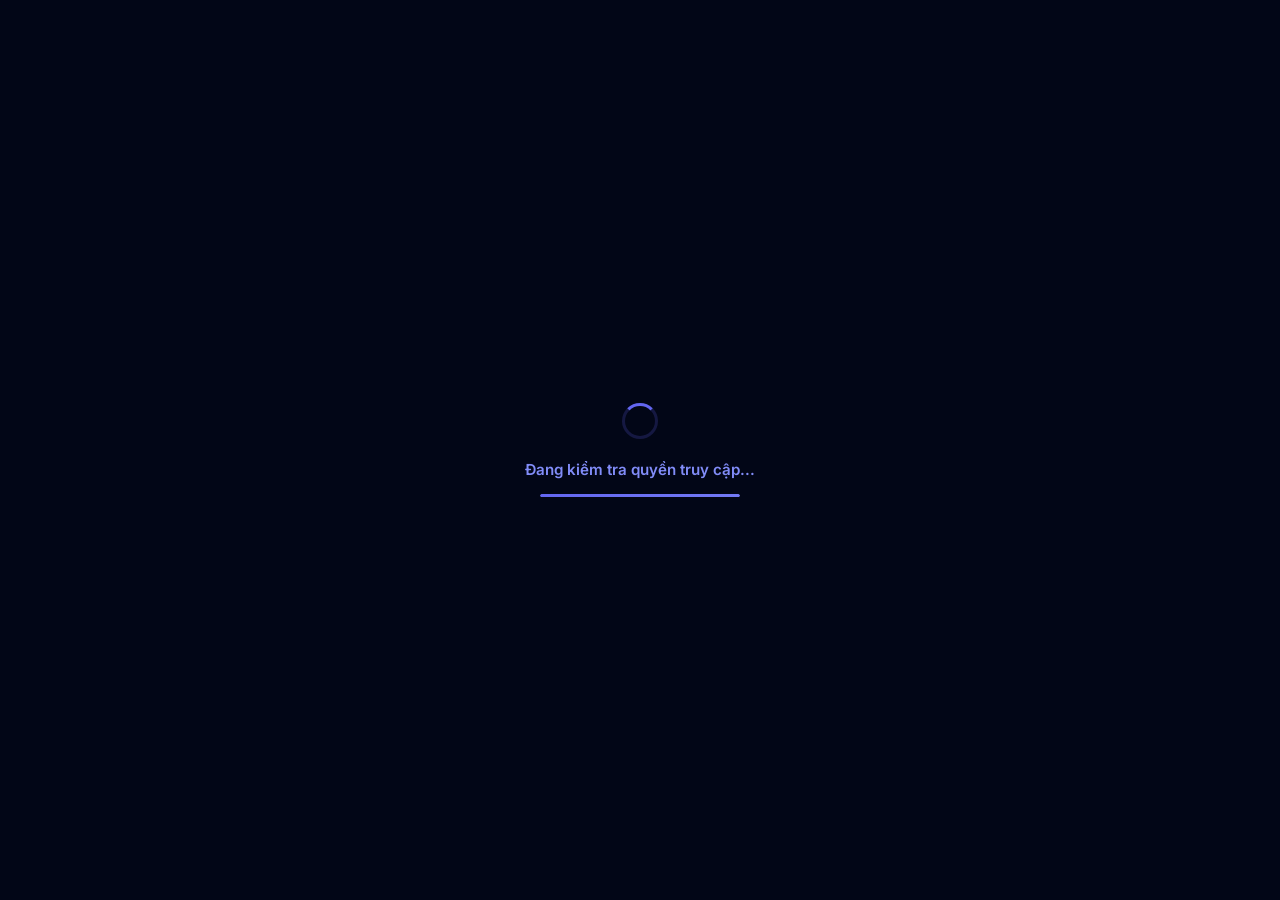
==== commit 183f6d72: "feat: responsive time-trial-day, admin protection for delete button, require auth & prevent mobile a" ====
--- a/public/configdata.html
+++ b/public/configdata.html
@@ -3,7 +3,7 @@
 
 <head>
     <meta charset="UTF-8">
-    <meta name="viewport" content="width=device-width, initial-scale=1.0">
+    <meta name="viewport" content="width=device-width, initial-scale=1.0, maximum-scale=1.0, user-scalable=no">
     <title>Quản lý Dữ liệu | WeStar Dashboard Pro</title>
     <meta name="description" content="Quản lý dữ liệu tay đua và bản đồ - WeStar Team Admin">
     <link rel="icon" href="assets/images/logows.png" sizes="any">
--- a/public/assets/css/style.css
+++ b/public/assets/css/style.css
@@ -867,4 +867,29 @@
     background-color: rgba(6, 182, 212, 0.2) !important;
 }
 
-
+/* ==========================================================================
+   PREVENT MOBILE AUTOMATIC ZOOM ON FOCUS & TOUCH INTERACTION
+   ========================================================================== */
+html, body, button, input, select, textarea, a {
+    touch-action: manipulation;
+}
+
+@media screen and (max-width: 768px) {
+    /* iOS Safari & Mobile Browsers auto-zoom on input focus if font-size < 16px.
+       Enforcing 16px font-size on inputs on mobile completely prevents auto-zooming. */
+    input, 
+    select, 
+    textarea,
+    input[type="text"],
+    input[type="number"],
+    input[type="password"],
+    input[type="email"],
+    input[type="search"],
+    input[type="tel"],
+    input[type="url"],
+    .input-field {
+        font-size: 16px !important;
+    }
+}
+
+
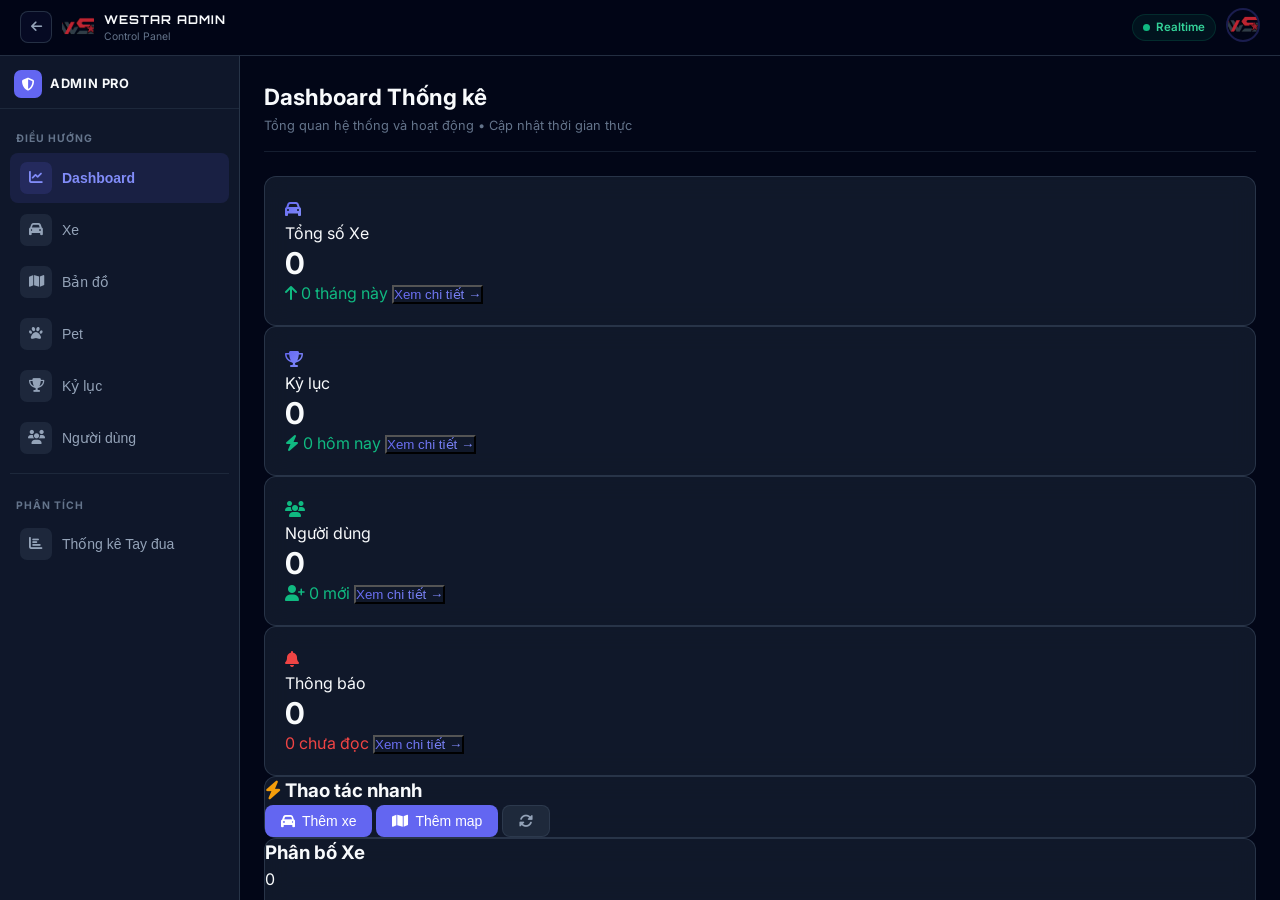
==== commit 4296affd: "perf: optimize load speed for index.html and configdata.html - Add preconnect/dns-prefetch for Fireb" ====
--- a/public/configdata.html
+++ b/public/configdata.html
@@ -9,17 +9,33 @@
     <link rel="icon" href="assets/images/logows.png" sizes="any">
     <link rel="icon" href="assets/images/logows.png" type="image/svg+xml">
 
+    <!-- DNS prefetch & preconnect -->
+    <link rel="preconnect" href="https://firestore.googleapis.com" crossorigin>
+    <link rel="preconnect" href="https://identitytoolkit.googleapis.com" crossorigin>
+    <link rel="preconnect" href="https://www.gstatic.com" crossorigin>
+    <link rel="preconnect" href="https://fonts.googleapis.com">
+    <link rel="preconnect" href="https://fonts.gstatic.com" crossorigin>
+    <link rel="preconnect" href="https://cdnjs.cloudflare.com" crossorigin>
+    <link rel="preconnect" href="https://cdn.jsdelivr.net" crossorigin>
+    <link rel="dns-prefetch" href="https://cdn.tailwindcss.com">
+
     <!-- CSS Libraries -->
     <script src="https://cdn.tailwindcss.com"></script>
-    <link rel="stylesheet" href="https://cdnjs.cloudflare.com/ajax/libs/font-awesome/6.4.0/css/all.min.css">
+    <link rel="stylesheet" href="https://cdnjs.cloudflare.com/ajax/libs/font-awesome/6.4.0/css/all.min.css" media="print" onload="this.media='all'">
+    <noscript><link rel="stylesheet" href="https://cdnjs.cloudflare.com/ajax/libs/font-awesome/6.4.0/css/all.min.css"></noscript>
     <link
         href="https://fonts.googleapis.com/css2?family=Inter:wght@300;400;500;600;700&family=Space+Grotesk:wght@300;400;500;600;700&family=Orbitron:wght@400;700;800;900&family=Rajdhani:wght@400;500;600;700&display=swap"
-        rel="stylesheet">
-    <link rel="stylesheet" href="https://cdn.jsdelivr.net/npm/sweetalert2@11/dist/sweetalert2.min.css">
-    <!-- Cropper.js -->
-    <link rel="stylesheet" href="https://cdnjs.cloudflare.com/ajax/libs/cropperjs/1.5.13/cropper.min.css">
-    <script src="https://cdnjs.cloudflare.com/ajax/libs/cropperjs/1.5.13/cropper.min.js"></script>
-    <script src="https://cdn.jsdelivr.net/npm/chart.js"></script>
+        rel="stylesheet" media="print" onload="this.media='all'">
+    <noscript><link href="https://fonts.googleapis.com/css2?family=Inter:wght@300;400;500;600;700&family=Space+Grotesk:wght@300;400;500;600;700&family=Orbitron:wght@400;700;800;900&family=Rajdhani:wght@400;500;600;700&display=swap" rel="stylesheet"></noscript>
+    <!-- SweetAlert2 CSS: defer -->
+    <link rel="stylesheet" href="https://cdn.jsdelivr.net/npm/sweetalert2@11/dist/sweetalert2.min.css" media="print" onload="this.media='all'">
+    <noscript><link rel="stylesheet" href="https://cdn.jsdelivr.net/npm/sweetalert2@11/dist/sweetalert2.min.css"></noscript>
+    <!-- Cropper.js: defer (chỉ dùng khi edit avatar) -->
+    <link rel="stylesheet" href="https://cdnjs.cloudflare.com/ajax/libs/cropperjs/1.5.13/cropper.min.css" media="print" onload="this.media='all'">
+    <noscript><link rel="stylesheet" href="https://cdnjs.cloudflare.com/ajax/libs/cropperjs/1.5.13/cropper.min.css"></noscript>
+    <script src="https://cdnjs.cloudflare.com/ajax/libs/cropperjs/1.5.13/cropper.min.js" defer></script>
+    <!-- Chart.js: defer (chỉ dùng khi tab dashboard/charts active) -->
+    <script src="https://cdn.jsdelivr.net/npm/chart.js" defer></script>
     <!-- Aurora Racing Shared CSS -->
     <link rel="stylesheet" href="assets/css/style.css">
 
@@ -1054,9 +1070,6 @@
                     </button>
                     <button onclick="switchTab('users')" class="cd-nav-link" id="nav-users">
                         <div class="cd-nav-icon"><i class="fas fa-users"></i></div>Người dùng
-                    </button>
-                    <button onclick="switchTab('banners')" class="cd-nav-link" id="nav-banners">
-                        <div class="cd-nav-icon"><i class="fas fa-image"></i></div>Quản lý Banner
                     </button>
                     <div class="cd-sidebar-divider"></div>
                     <div class="cd-sidebar-label">PHÂN TÍCH</div>
@@ -1876,49 +1889,7 @@
                     </div>
 
 
-                    <!-- Banners Tab -->
-                    <div id="banners-tab" class="tab-pane hidden">
-                        <div class="page-header">
-                            <div class="page-header-left">
-                                <h2>Banner</h2>
-                                <p>Cấu hình hình ảnh slide trình chiếu ở trang chủ</p>
-                            </div>
-                            <div class="page-header-actions">
-                                <button onclick="openAddModal('banner')" class="btn-primary">
-                                    <i class="fas fa-plus"></i>
-                                    Thêm Banner mới
-                                </button>
-                            </div>
-                        </div>
-
-                        <!-- Banners Table -->
-                        <div class="data-table">
-                            <div class="table-responsive-wrapper">
-                                <table>
-                                    <thead>
-                                        <tr>
-                                            <th style="min-width: 150px;">Ảnh Banner</th>
-                                            <th>Tiêu đề</th>
-                                            <th>Thứ tự</th>
-                                            <th>Trạng thái</th>
-                                            <th>Hành động</th>
-                                        </tr>
-                                    </thead>
-                                    <tbody id="banners-table-body">
-                                        <tr>
-                                            <td colspan="5" class="text-center py-8">
-                                                <div class="loading-spinner mx-auto"></div>
-                                                <p class="mt-2 text-slate-500">Đang tải dữ liệu...</p>
-                                            </td>
-                                        </tr>
-                                    </tbody>
-                                </table>
-                            </div>
-                        </div>
-
-                        <!-- Pagination -->
-                        <div id="banners-pagination" class="pagination"></div>
-                    </div>
+
 
                     <!-- Racer Stats Tab -->
                     <div id="racer-stats-tab" class="tab-pane hidden">
